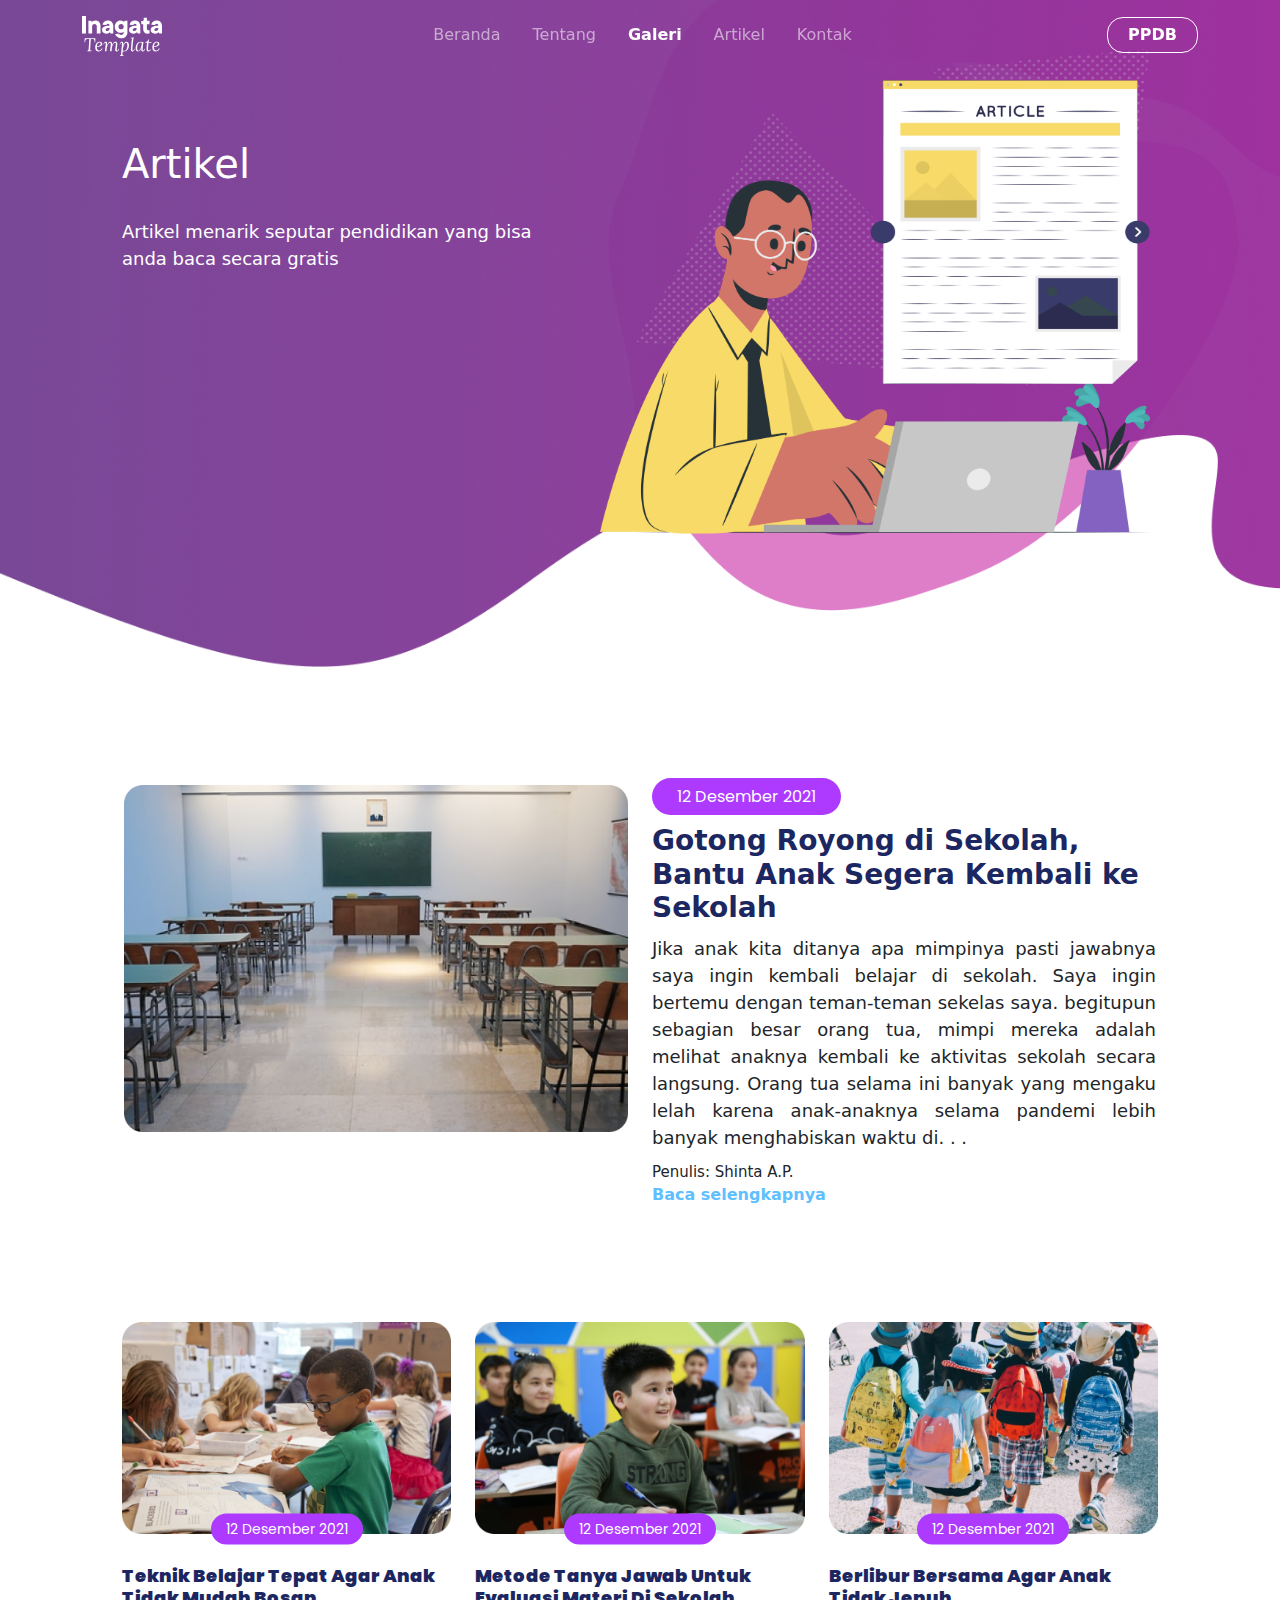
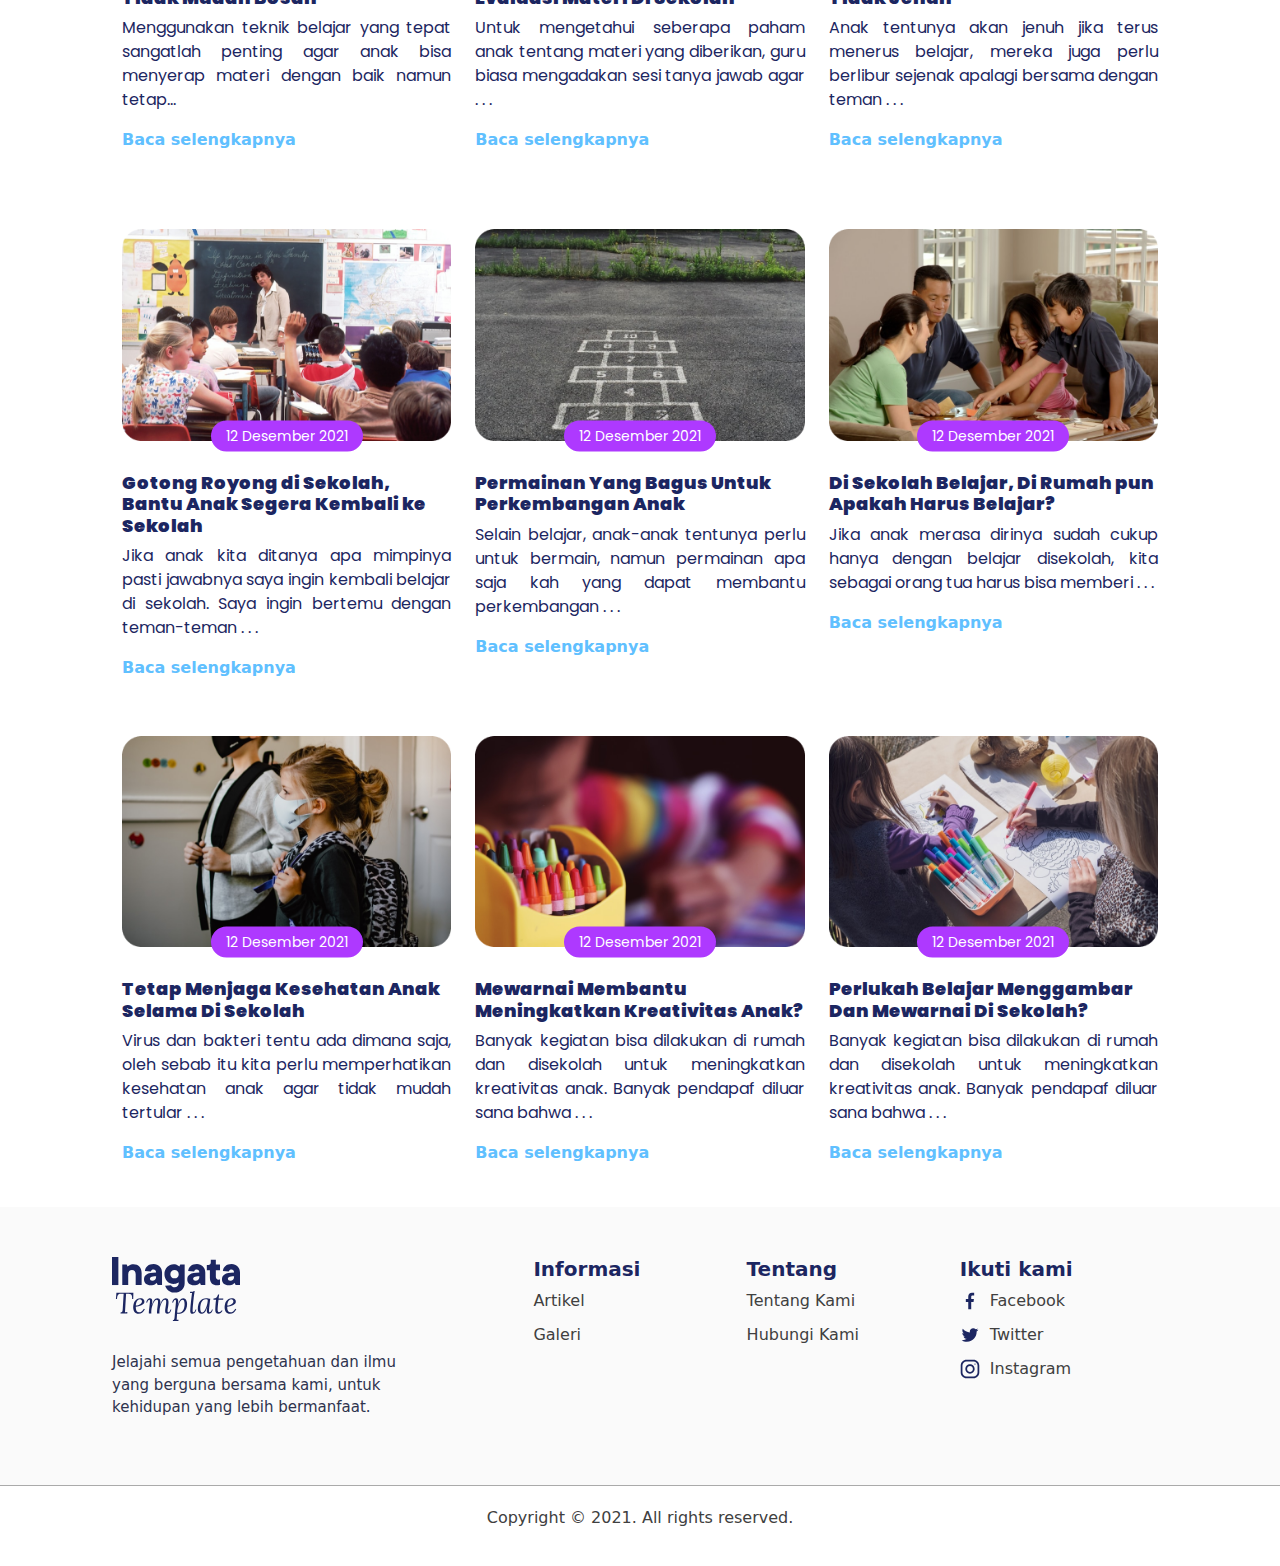
==== artikel.html @ 029bc3bb "rev navbar & hero artikel" ====
<!DOCTYPE html>
<html lang="en">
<head>
    <meta charset="UTF-8">
    <meta name="viewport" content="width=device-width, initial-scale=1.0">
    <title>Artikel</title>
    <link rel="stylesheet" href="assets/css/style.css">
    <link rel="icon" href="assets/img/logo.png" type="image/x-icon">
    <link href="https://fonts.googleapis.com/css?family=Poppins" rel='stylesheet'>
    <link href="https://cdn.jsdelivr.net/npm/bootstrap@5.3.3/dist/css/bootstrap.min.css" rel="stylesheet" integrity="sha384-QWTKZyjpPEjISv5WaRU9OFeRpok6YctnYmDr5pNlyT2bRjXh0JMhjY6hW+ALEwIH" crossorigin="anonymous">
    <link rel="shortcut icon" href="assets/img/logo.png" type="image/x-icon">
</head>
<body>
    <header>
        <!-- Navbar -->
        <nav class="navbar navbar-expand-lg navbar-dark bg-transparent position-fixed w-100">
        <div class="container">
            <a class="navbar-brand" href="index.html">
                <img src="assets/logo/inagata.svg" alt="Logo" width="80" height="40"
                    class="d-inline-block align-text-top">
            </a>
            <button class="navbar-toggler" type="button" data-bs-toggle="collapse" data-bs-target="#navbarNav"
                aria-controls="navbarNav" aria-expanded="false" aria-label="Toggle navigation">
                <span class="navbar-toggler-icon"></span>
            </button>
            <div class="collapse navbar-collapse" id="navbarNav">
                <ul class="navbar-nav mx-auto">
                    <li class="nav-item mx-2">
                        <a class="nav-link" href="index.html">Beranda</a>
                    </li>
                    <li class="nav-item mx-2">
                        <a class="nav-link" href="tentang.html">Tentang</a>
                    </li>
                    <li class="nav-item mx-2">
                        <a class="nav-link active" aria-current="page" href="galeri.html">Galeri</a>
                    </li>
                    <li class="nav-item mx-2">
                        <a class="nav-link" href="artikel.html">Artikel</a>
                    </li>
                    <li class="nav-item mx-2">
                        <a class="nav-link" href="kontak.html">Kontak</a>
                    </li>
                </ul>
                <div>
                    <button class="button-primary">PPDB</button>
                </div>
            </div>
        </div>
    </nav>
    <!-- Navbar End-->
    </header>

<main>
    <!-- Background Image -->
    <div class="background-image">
        <img src="assets/image/artikel/bgvector.png" class="bgimage" alt="Background Image">
        <img src="assets/image/artikel/vector1.png" class="vector1"
        style="
        position: absolute;
        top: 0px;
        right: 0;
        width: 60%;
        max-height: 80%;
        transform: none;
        opacity: 0.7;
        z-index: -2;">
    </div>

    <!--bagian pertama-->
    <div class="content1">
        <div class="container-fluid">
          <div class="row">
            <div class="col-5">
              <h2>Artikel</h2>
              <p>Artikel menarik seputar pendidikan yang bisa anda
                baca secara gratis
              </p>
            </div>
            <div class="col-7">
              <div class="image">
                <img src="assets/image/artikel/cuate.png" class="kartun1">
              </div>
            </div>
          </div>
      </div>
    </div>

    <!-- gotong royong di sekolah -->
     <div class="content2">
        <div class="container-fluid">
            <div class="row">
                <div class="col-6">
                    <div class="image">
                        <img src="assets/image/artikel/kelas.png" alt="Ruang Kelas">
                    </div>
                </div>
                <div class="col-6">
                    <a href="#" class="tanggal">12 Desember 2021</a>
                    <h3>Gotong Royong di Sekolah, Bantu Anak Segera Kembali ke Sekolah</h3>
                    <p>Jika anak kita ditanya apa mimpinya pasti jawabnya saya ingin kembali belajar di sekolah.
                        Saya ingin bertemu dengan teman-teman sekelas saya. begitupun sebagian besar orang tua,
                        mimpi mereka adalah melihat anaknya kembali ke aktivitas sekolah secara langsung.
                        Orang tua selama ini banyak yang mengaku lelah karena anak-anaknya selama pandemi lebih
                        banyak menghabiskan waktu di. . . </p>
                    <p class="penulis">Penulis: Shinta A.P.</p>
                    <a href="readmore.html" class="readmore">Baca selengkapnya</a>
                </div>
            </div>
        </div>
     </div>

     <!-- artikel2 -->
      <div class="content14">
        <div class="container-fluid">
            <div class="gambar3">
                <div class="row">
                    <div class="col-md-4">
                        <div class="card">
                            <img src="assets/image/artikel/teknik belajar.png" class="card-img-top" alt="belajar">
                            <div class="card-body">
                                <a href="#" class="tanggal-card">12 Desember 2021</a>
                                <h4>Teknik Belajar Tepat Agar Anak Tidak Mudah Bosan</h4>
                                <p>Menggunakan teknik belajar yang tepat sangatlah penting agar anak bisa menyerap
                                    materi dengan baik namun tetap...</p>
                                <a href="" class="readmore">Baca selengkapnya</a>
                            </div>
                        </div>
                    </div>
                    <div class="col-md-4">
                        <div class="card">
                            <img src="assets/image/artikel/tanya jawab.png" class="card-img-top" alt="belajar">
                            <div class="card-body">
                                <a href="#" class="tanggal-card">12 Desember 2021</a>
                                <h4>Metode Tanya Jawab Untuk Evaluasi Materi Di Sekolah</h4>
                                <p>Untuk mengetahui seberapa paham anak tentang materi yang diberikan,
                                    guru biasa mengadakan sesi tanya jawab agar . . .</p>
                                <a href="" class="readmore">Baca selengkapnya</a>
                            </div>
                        </div>
                    </div>
                    <div class="col-md-4">
                        <div class="card">
                            <img src="assets/image/artikel/berlibur.png" class="card-img-top" alt="belajar">
                            <div class="card-body">
                                <a href="#" class="tanggal-card">12 Desember 2021</a>
                                <h4>Berlibur Bersama Agar Anak Tidak Jenuh </h4>
                                <p>Anak tentunya akan jenuh jika terus menerus belajar, mereka juga perlu
                                    berlibur sejenak apalagi bersama dengan teman . . .</p>
                                <a href="" class="readmore">Baca selengkapnya</a>
                            </div>
                        </div>
                    </div>
                </div>
                <div class="row">
                    <div class="col-md-4">
                        <div class="card">
                            <img src="assets/image/artikel/gotong royong.png" class="card-img-top" alt="belajar">
                            <div class="card-body">
                                <a href="#" class="tanggal-card">12 Desember 2021</a>
                                <h4>Gotong Royong di Sekolah, Bantu Anak Segera Kembali ke Sekolah</h4>
                                <p>Jika anak kita ditanya apa mimpinya pasti jawabnya saya ingin kembali belajar
                                    di sekolah. Saya ingin bertemu dengan teman-teman . . .</p>
                                <a href="readmore.html" class="readmore">Baca selengkapnya</a>
                            </div>
                        </div>
                    </div>
                    <div class="col-md-4">
                        <div class="card">
                            <img src="assets/image/artikel/permainan.png" class="card-img-top" alt="belajar">
                            <div class="card-body">
                                <a href="#" class="tanggal-card">12 Desember 2021</a>
                                <h4>Permainan Yang Bagus Untuk Perkembangan Anak</h4>
                                <p>Selain belajar, anak-anak tentunya perlu untuk bermain, namun permainan apa saja
                                    kah yang dapat membantu perkembangan . . .</p>
                                <a href="" class="readmore">Baca selengkapnya</a>
                            </div>
                        </div>
                    </div>
                    <div class="col-md-4">
                        <div class="card">
                            <img src="assets/image/artikel/belajar di rumah.png" class="card-img-top" alt="belajar">
                            <div class="card-body">
                                <a href="#" class="tanggal-card">12 Desember 2021</a>
                                <h4>Di Sekolah Belajar, Di Rumah pun Apakah Harus Belajar?</h4>
                                <p>Jika anak merasa dirinya sudah cukup hanya dengan belajar disekolah, kita sebagai orang
                                    tua harus bisa memberi . . .</p>
                                <a href="" class="readmore">Baca selengkapnya</a>
                            </div>
                        </div>
                    </div>
                </div>
                <div class="row">
                    <div class="col-md-4">
                        <div class="card">
                            <img src="assets/image/artikel/jaga kesehatan.png" class="card-img-top" alt="belajar">
                            <div class="card-body">
                                <a href="#" class="tanggal-card">12 Desember 2021</a>
                                <h4>Tetap Menjaga Kesehatan Anak Selama Di Sekolah</h4>
                                <p>Virus dan bakteri tentu ada dimana saja, oleh sebab itu kita perlu memperhatikan 
                                    kesehatan anak agar tidak mudah tertular . . .</p>
                                <a href="" class="readmore">Baca selengkapnya</a>
                            </div>
                        </div>
                    </div>
                    <div class="col-md-4">
                        <div class="card">
                            <img src="assets/image/artikel/warna.png" class="card-img-top" alt="belajar">
                            <div class="card-body">
                                <a href="#" class="tanggal-card">12 Desember 2021</a>
                                <h4>Mewarnai Membantu Meningkatkan Kreativitas Anak?</h4>
                                <p>Banyak kegiatan bisa dilakukan di rumah dan disekolah untuk meningkatkan kreativitas
                                    anak. Banyak pendapaf diluar sana bahwa  . . .</p>
                                <a href="" class="readmore">Baca selengkapnya</a>
                            </div>
                        </div>
                    </div>
                    <div class="col-md-4">
                        <div class="card">
                            <img src="assets/image/artikel/menggambar.png" class="card-img-top" alt="belajar">
                            <div class="card-body">
                                <a href="#" class="tanggal-card">12 Desember 2021</a>
                                <h4>Perlukah Belajar Menggambar Dan Mewarnai Di Sekolah?</h4>
                                <p>Banyak kegiatan bisa dilakukan di rumah dan disekolah untuk meningkatkan kreativitas
                                    anak. Banyak pendapaf diluar sana bahwa . . .</p>
                                <a href="" class="readmore">Baca selengkapnya</a>
                            </div>
                        </div>
                    </div>
                </div>
            </div>
      </div>
</main>

<!-- Footer -->
<footer>
    <div class="container" data-aos="fade-up" data-aos-anchor-placement="top-bottom" data-aos-duration="1000">
        <div class="sec aboutus">
            <a href="index.html">
                <img src="assets/logo/inagata-2.svg" alt="logo inagata" />
            </a>
            <p>
                Jelajahi semua pengetahuan dan ilmu yang berguna bersama kami, untuk kehidupan yang lebih
                bermanfaat.
            </p>
        </div>
        <div class="sec info">
            <h5>Informasi</h5>
            <ul>
                <li><a href="artikel.html">Artikel</a></li>
                <li><a href="#">Galeri</a></li>
            </ul>
        </div>
        <div class="sec tentang">
            <h5>Tentang</h5>
            <ul>
                <li><a href="tentang.html">Tentang Kami</a></li>
                <li><a href="kontak.html">Hubungi Kami</a></li>
            </ul>
        </div>
        <div class="sec kantor">
            <h5>Ikuti kami</h5>
            <ul>
                <li><a href="#"><img src="assets/icon/facebook.svg" alt="Facebook"> Facebook</a></li>
                <li><a href="#"><img src="assets/icon/twitter.svg" alt="Twitter"> Twitter</a></li>
                <li><a href="#"><img src="assets/icon/instagram.svg" alt="Instagram"> Instagram</a></li>
            </ul>
        </div>
    </div>
</footer>
<div class="copyright">
    <p>Copyright © 2021. All rights reserved.</p>
</div>
</div>
<!-- Footer End -->

  <script src="js/scripts.js"></script>
</body>
</html>
---- assets/css/style.css ----
@import url("https://fonts.googleapis.com/css?family=Poppins");

* {
    margin: 0;
    padding: 0;
}

body {
    font-family: Poppins;
}

/* NAVBAR */
.navbar {
    z-index: 3;
  }
  
  .nav-link {
    font-size: 16px;
    font-weight: 300;
    color: #ffff;
    position: relative;
  }
  
  .nav-link.active {
    color: #ffff;
    font-weight: bold;
  }
  
  .nav-link:hover,
  .nav-link.active {
    color: #ffff;
    font-weight: bold;
  }
  
  .nav-link:hover::before,
  .nav-link.nav-link.active::before {
    width: 50%;
    visibility: visible;
  }
  
  .nav-color {
    transition: all ease-in-out 0.3s;
    background: linear-gradient(to right, #734192, #9b309d);
  }
  
  .bg-transparent {
    transition: all ease-in-out 0.3s;
  }
  
  .button-primary {
    padding: 5px 20px 5px 20px;
    font-size: 16;
    font-weight: 600;
    background-color: transparent;
    border: none;
    color: #ffff;
    cursor: pointer;
    border: 1px solid #ffff;
    border-radius: 16px;
    position: relative;
  }
  
  .button-primary::before {
    content: "";
    position: absolute;
    width: 100%;
    height: 100%;
    top: 0;
    left: 50%;
    transform: translateX(-50%);
    border-radius: 16px;
    filter: blur(1px);
  }
  
  .button-primary:hover::before {
    background-color: rgba(255, 255, 255, 0.2);
  }

/* footer */

footer {
  position: relative;
  width: 100%;
  height: auto;
  padding: 50px 100px;
  background-color: #fafafa;
  color: #2e334e;
}

footer .container {
  width: 100%;
  display: grid;
  grid-template-columns: 2fr 1fr 1fr 1fr;
  grid-gap: 5px;
}

footer .container .sec p {
  width: 70%;
  color: #2e334e;
  font-size: 20px;
  margin-top: 24px;
}

footer .container .sec h5 {
  position: relative;
  font-weight: 600;
  color: #1c2661;
}

.sec ul {
  list-style: none;
  padding: 0;
}

.sec ul li {
  margin-bottom: 10px;
}

.sec ul li a {
  text-decoration: none;
  color: #404040;
  display: flex;
  align-items: center;
}

ul li a img {
  margin-right: 10px;
  width: 20px;
  height: 20px;
}

footer .container .sec p {
  margin-top: 30px;
  font-size: 15px;
}

.copyright {
  width: 100%;
  padding: 20px 100px;
  text-align: center;
  color: #404040;
  border-top: 1px solid #aaaaaa;
}

/* Background gambar */
.background-image .bgimage {
    width: 100%;
    height: auto;
    overflow: hidden;
    position: absolute;
    top: -10%;
    left: 0%;
    z-index: -1;
}

.vector1 {
    position: absolute; /* Position absolute to place over the background */
    z-index: 2;
    top: 0px;
    right: 0px;
    width: 50%;
    transform: none;
}

/* (Artikel) content 1 */

.content1{
    position: relative;
    z-index: 2;
    padding: 0px 70px;
  }

.content1 .row{
    height: auto;
    padding-left: 40px;
    display: flex;
}

.content1 .col .kartun1{
    position: absolute;
    display: flex;
}

.content1 .col-5{
    margin-top: 100px;
}

img.kartun1{
    max-width: 550px;
    margin-left: 20px;
    transform: translateY(10%);
}

.content1 h2{
    margin-top: 40px;
    color: #ffffff;
    font-size: 40px;
    font-weight: 500;
}

.content1 p{
    font-size: 18px;
    color:#ffffff;
    margin-top:30px;
}

/* content2 */

.content2 .row{
    margin-top: 300px;
    margin-left: 100px;
    margin-right: 100px;
}

.content2 .image img{
    max-width: 100%;
    max-height: 100%;
}

.tanggal {
    background-color: #AE39FF;
    color: #ffffff;
    font-family: Poppins, sans-serif;
    font-size: 16px;
    padding: 7px 25px;
    border-radius: 50px;
    text-decoration: none;
}

.content2 h3{
    margin-top: 15px;
    color: #1C2661;
    font-weight: bold;
}

.content2 p{
    margin-top: 10px;
    margin-bottom: 0px;
    text-align: justify;
    font-size: 18px;
}

.content2 .penulis{
    font-size: 15px;
}

.content2 .readmore{
    margin-top: 0px;
    text-decoration: none;
    color: rgb(96, 192, 255);
    font-weight: bold;
}

.content2 .readmore:hover{
    color: rgb(88, 178, 238);
}

/* content3 */

.content14 .row{
    margin-top: 100px;
    padding-top: 15px;
    padding-right: 0px;
}

.content14 .col-md-4{
    margin-bottom: 15px;
}

.content14 .gambar3{
    padding-left: 110px;
    padding-right: 110px;
    padding-bottom: 80px;
}

.content14 .card{
    position: relative;
    padding-inline: 0px;
    border-radius: 7%;
    border: none;
    background: #ffffff;
    margin-bottom: 15px;
}

.content14 .card-body{
    padding-left: 0px;
    padding-right: 0;
    max-height: 150px;
}

.card-img-top{
    max-height: 406px;
    height: 100%;
    object-fit: cover;
    max-width: 100%;
}

.content14 .card a{
    text-decoration: none;
}

.content14 .card-body h4{
    margin-top: 15px;
    font-family: Poppins;
    font-size: 18px;
    color: #1C2661;
    font-weight: 950;
}

.content14 .card-body p{
    font-family: Poppins;
    margin-top: 5px;
    font-size: 16px;
    color: #1C2661;
    text-align: justify;
}

.content14 .readmore{
    margin-top: 0px;
    text-decoration: none;
    color: rgb(96, 192, 255);
    font-weight: bold;
}

.content14 .readmore:hover{
    color: rgb(88, 178, 238);
}

.tanggal-card {
    display: block;
    background-color: #AE39FF;
    color: #ffffff;
    font-family: Poppins, sans-serif;
    font-size: 14px;
    padding: 5px 15px;
    border-radius: 50px;
    text-decoration: none;
    text-align: center; /* Memusatkan teks tanggal */
    position: absolute;
    bottom: 0; /* Menempel pada bagian bawah card */
    left: 50%;
    transform: translateX(-50%) translateY(-450%);
    width: auto;
}

/* readmore */
/* CSS untuk mengatur ukuran gambar di content4 */
.content4 .row {
    display: grid;
    margin-top: 50px;
    place-items: center; /* Pusatkan gambar secara horizontal dan vertikal */ /* Pusatkan gambar di dalam container */
}

.content4 img {
    width: 85%; /* Lebar gambar 75% dari lebar container */
    height: auto; /* Menjaga rasio aspek gambar */
    max-width: 100%; /* Memastikan gambar tidak melebihi lebar container */
}

.content5 .row{
    padding-top: 30px;
    padding-inline: 100px;
}

.content5 .tanggal {
    position: relative;
    background-color: #AE39FF;
    color: #ffffff;
    font-family: Poppins, sans-serif;
    font-size: 16px;
    padding: 7px 25px;
    border-radius: 50px;
    text-decoration: none;
}

.content5 h2{
    margin-top: 15px;
    color: #1C2661;
    font-weight: bold;
}

.content5 .penulis{
    color: #3A3B41;
    font-size: 16px;
}

.content5 p{
    margin-top: 5px;
    color: #3A3B41;
    font-size: 20px;
    text-align: justify;
}
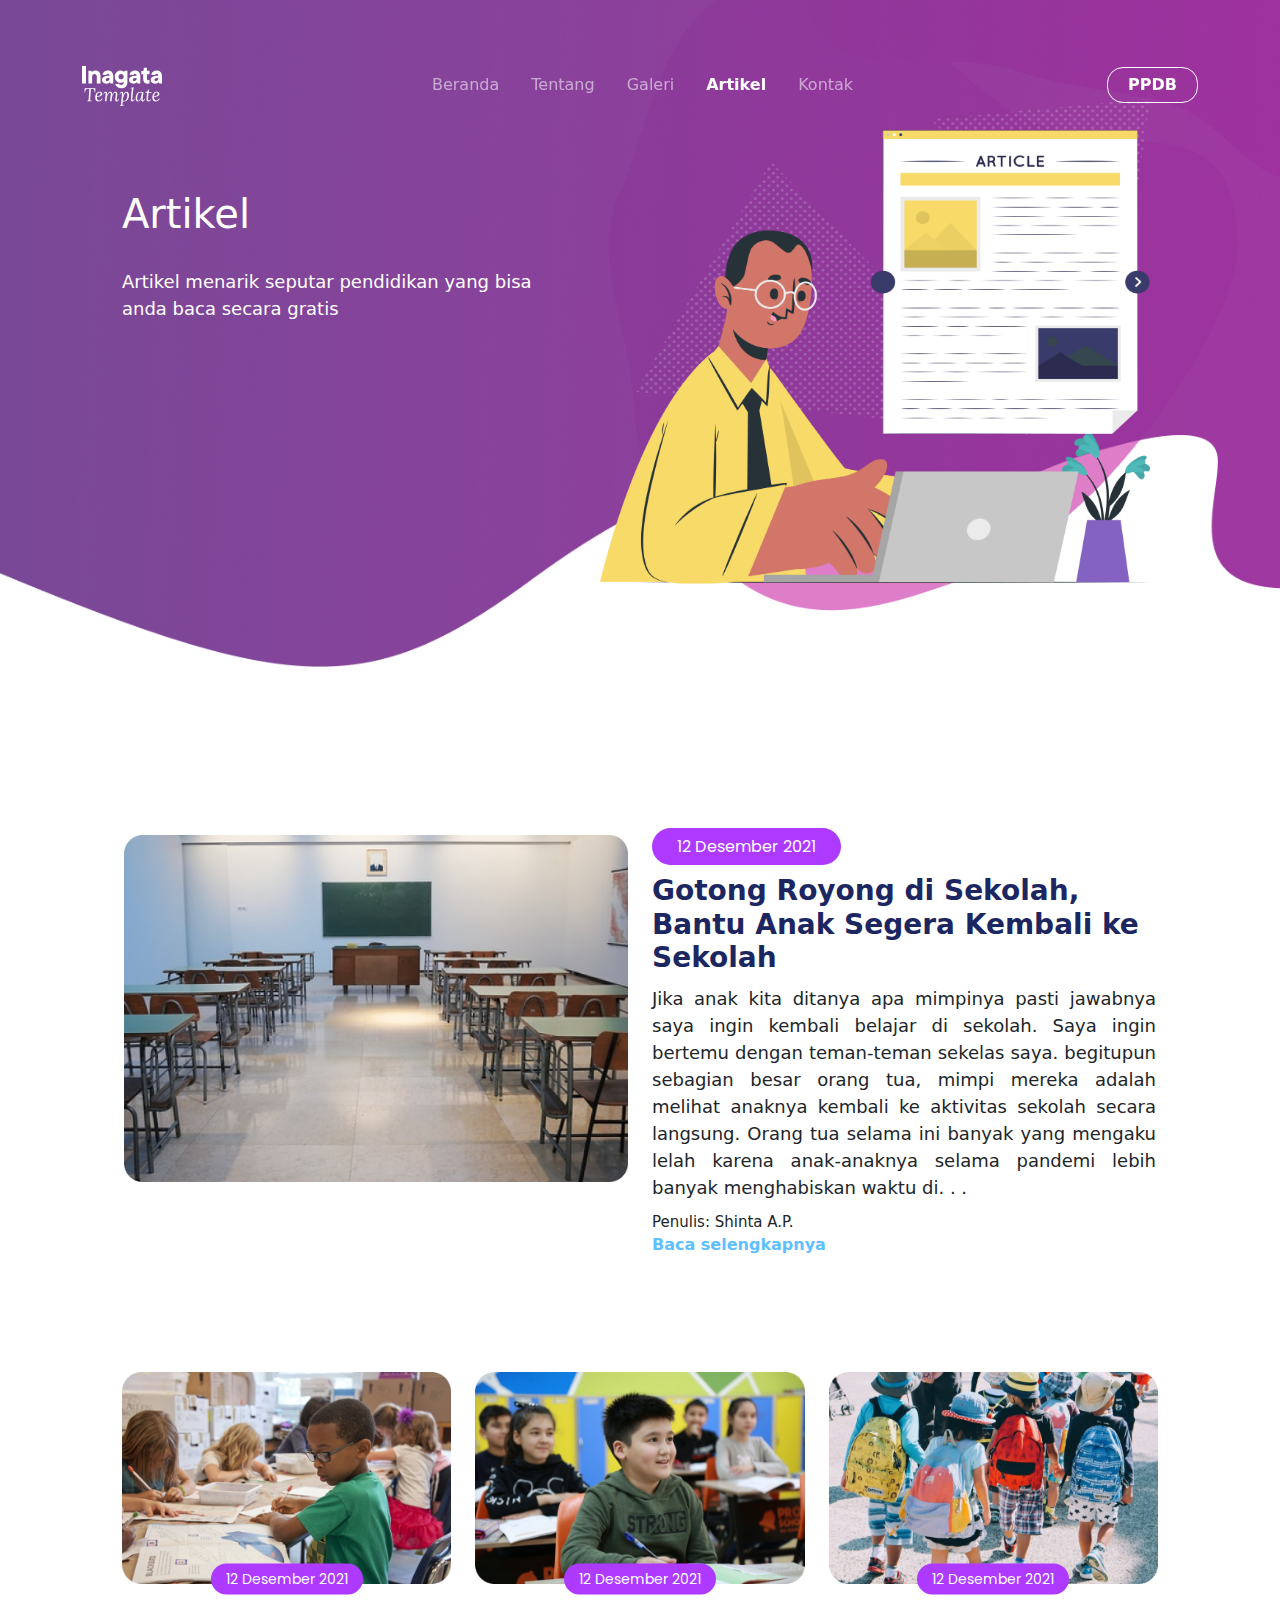
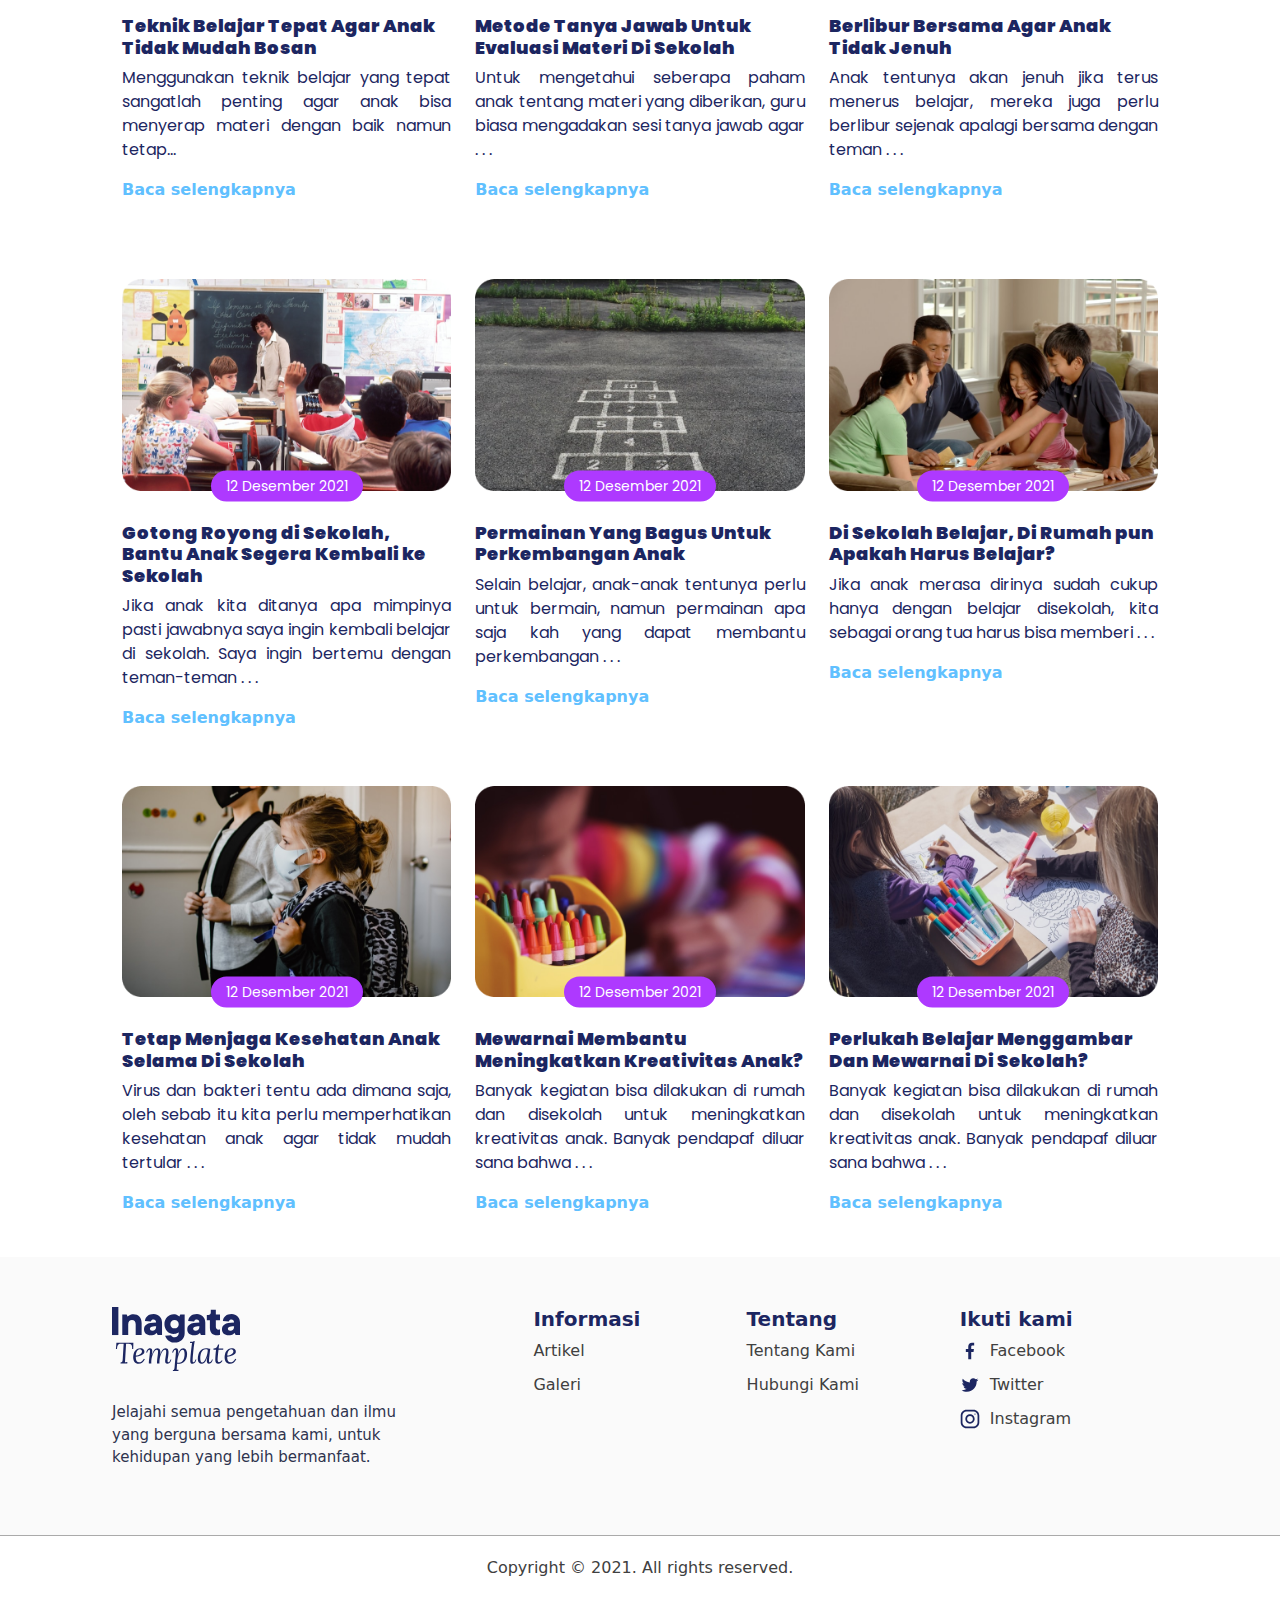
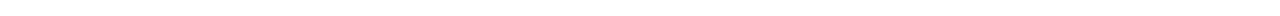
==== commit 8cc4a443: "rev navbar" ====
--- a/artikel.html
+++ b/artikel.html
@@ -32,10 +32,10 @@
                         <a class="nav-link" href="tentang.html">Tentang</a>
                     </li>
                     <li class="nav-item mx-2">
-                        <a class="nav-link active" aria-current="page" href="galeri.html">Galeri</a>
-                    </li>
-                    <li class="nav-item mx-2">
-                        <a class="nav-link" href="artikel.html">Artikel</a>
+                        <a class="nav-link" href="galeri.html">Galeri</a>
+                    </li>
+                    <li class="nav-item mx-2">
+                        <a class="nav-link active" aria-current="page" href="artikel.html">Artikel</a>
                     </li>
                     <li class="nav-item mx-2">
                         <a class="nav-link" href="kontak.html">Kontak</a>
--- a/assets/css/style.css
+++ b/assets/css/style.css
@@ -172,6 +172,7 @@
 
 .content1 .row{
     height: auto;
+    margin-top: 50px;
     padding-left: 40px;
     display: flex;
 }
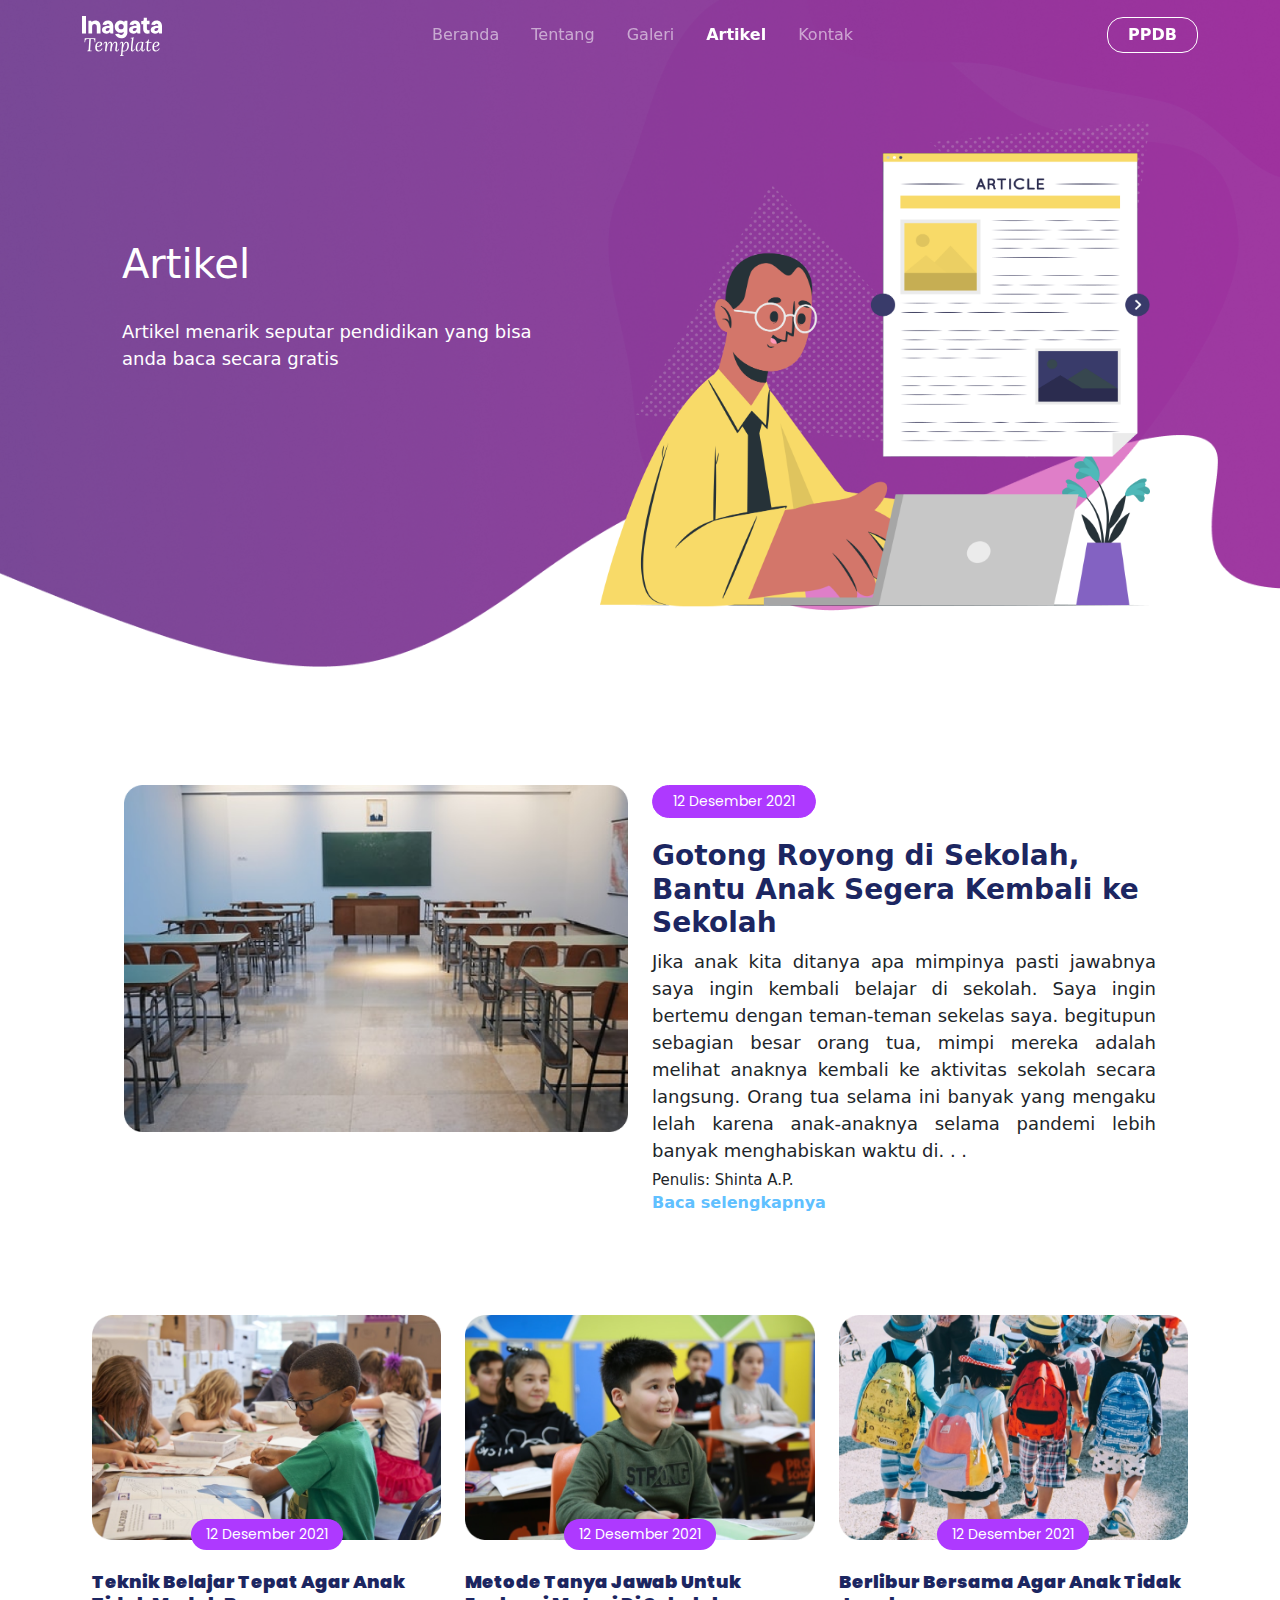
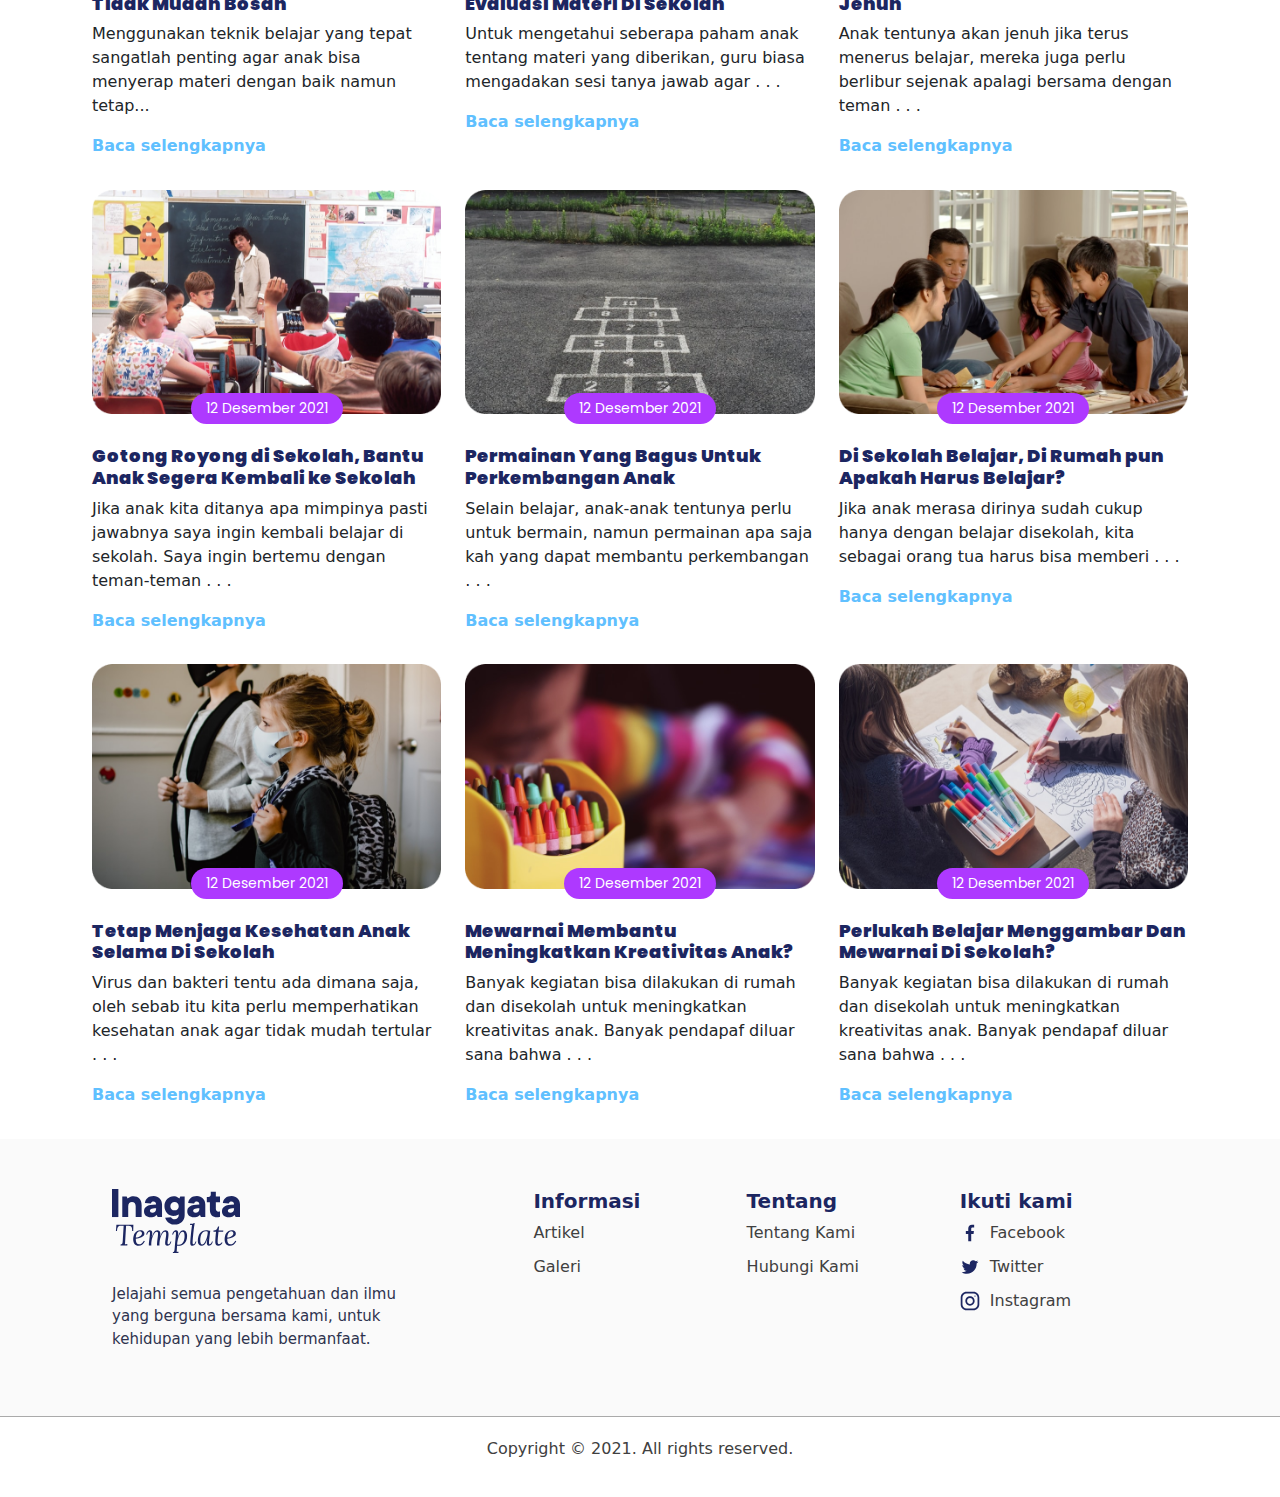
==== commit 6c44de3e: "rev artikel & readmore" ====
--- a/artikel.html
+++ b/artikel.html
@@ -5,9 +5,16 @@
     <meta name="viewport" content="width=device-width, initial-scale=1.0">
     <title>Artikel</title>
     <link rel="stylesheet" href="assets/css/style.css">
+    <link rel="stylesheet" href="assets/css/responsivebell.css">
     <link rel="icon" href="assets/img/logo.png" type="image/x-icon">
-    <link href="https://fonts.googleapis.com/css?family=Poppins" rel='stylesheet'>
-    <link href="https://cdn.jsdelivr.net/npm/bootstrap@5.3.3/dist/css/bootstrap.min.css" rel="stylesheet" integrity="sha384-QWTKZyjpPEjISv5WaRU9OFeRpok6YctnYmDr5pNlyT2bRjXh0JMhjY6hW+ALEwIH" crossorigin="anonymous">
+    <!-- Google Fonts -->
+    <link rel="preconnect" href="https://fonts.googleapis.com">
+    <link rel="preconnect" href="https://fonts.gstatic.com" crossorigin>
+    <link
+        href="https://fonts.googleapis.com/css2?family=M+PLUS+Rounded+1c&family=Poppins:ital,wght@0,100;0,200;0,300;0,400;0,500;0,600;0,700;0,800;0,900;1,100;1,200;1,300;1,400;1,500;1,600;1,700;1,800;1,900&display=swap"
+        rel="stylesheet">
+        <link href="https://cdn.jsdelivr.net/npm/bootstrap@5.3.3/dist/css/bootstrap.min.css" rel="stylesheet"
+        integrity="sha384-QWTKZyjpPEjISv5WaRU9OFeRpok6YctnYmDr5pNlyT2bRjXh0JMhjY6hW+ALEwIH" crossorigin="anonymous">
     <link rel="shortcut icon" href="assets/img/logo.png" type="image/x-icon">
 </head>
 <body>
@@ -95,9 +102,9 @@
                     </div>
                 </div>
                 <div class="col-6">
-                    <a href="#" class="tanggal">12 Desember 2021</a>
+                    <p class="tanggal">12 Desember 2021</p>
                     <h3>Gotong Royong di Sekolah, Bantu Anak Segera Kembali ke Sekolah</h3>
-                    <p>Jika anak kita ditanya apa mimpinya pasti jawabnya saya ingin kembali belajar di sekolah.
+                    <p class="text">Jika anak kita ditanya apa mimpinya pasti jawabnya saya ingin kembali belajar di sekolah.
                         Saya ingin bertemu dengan teman-teman sekelas saya. begitupun sebagian besar orang tua,
                         mimpi mereka adalah melihat anaknya kembali ke aktivitas sekolah secara langsung.
                         Orang tua selama ini banyak yang mengaku lelah karena anak-anaknya selama pandemi lebih
@@ -118,9 +125,9 @@
                         <div class="card">
                             <img src="assets/image/artikel/teknik belajar.png" class="card-img-top" alt="belajar">
                             <div class="card-body">
-                                <a href="#" class="tanggal-card">12 Desember 2021</a>
+                                <p class="tanggal-card">12 Desember 2021</p>
                                 <h4>Teknik Belajar Tepat Agar Anak Tidak Mudah Bosan</h4>
-                                <p>Menggunakan teknik belajar yang tepat sangatlah penting agar anak bisa menyerap
+                                <p class="text">Menggunakan teknik belajar yang tepat sangatlah penting agar anak bisa menyerap
                                     materi dengan baik namun tetap...</p>
                                 <a href="" class="readmore">Baca selengkapnya</a>
                             </div>
@@ -130,9 +137,9 @@
                         <div class="card">
                             <img src="assets/image/artikel/tanya jawab.png" class="card-img-top" alt="belajar">
                             <div class="card-body">
-                                <a href="#" class="tanggal-card">12 Desember 2021</a>
+                                <p class="tanggal-card">12 Desember 2021</p>
                                 <h4>Metode Tanya Jawab Untuk Evaluasi Materi Di Sekolah</h4>
-                                <p>Untuk mengetahui seberapa paham anak tentang materi yang diberikan,
+                                <p class="text">Untuk mengetahui seberapa paham anak tentang materi yang diberikan,
                                     guru biasa mengadakan sesi tanya jawab agar . . .</p>
                                 <a href="" class="readmore">Baca selengkapnya</a>
                             </div>
@@ -142,9 +149,9 @@
                         <div class="card">
                             <img src="assets/image/artikel/berlibur.png" class="card-img-top" alt="belajar">
                             <div class="card-body">
-                                <a href="#" class="tanggal-card">12 Desember 2021</a>
+                                <p class="tanggal-card">12 Desember 2021</p>
                                 <h4>Berlibur Bersama Agar Anak Tidak Jenuh </h4>
-                                <p>Anak tentunya akan jenuh jika terus menerus belajar, mereka juga perlu
+                                <p class="text">Anak tentunya akan jenuh jika terus menerus belajar, mereka juga perlu
                                     berlibur sejenak apalagi bersama dengan teman . . .</p>
                                 <a href="" class="readmore">Baca selengkapnya</a>
                             </div>
@@ -156,9 +163,9 @@
                         <div class="card">
                             <img src="assets/image/artikel/gotong royong.png" class="card-img-top" alt="belajar">
                             <div class="card-body">
-                                <a href="#" class="tanggal-card">12 Desember 2021</a>
+                                <p class="tanggal-card">12 Desember 2021</p>
                                 <h4>Gotong Royong di Sekolah, Bantu Anak Segera Kembali ke Sekolah</h4>
-                                <p>Jika anak kita ditanya apa mimpinya pasti jawabnya saya ingin kembali belajar
+                                <p class="text">Jika anak kita ditanya apa mimpinya pasti jawabnya saya ingin kembali belajar
                                     di sekolah. Saya ingin bertemu dengan teman-teman . . .</p>
                                 <a href="readmore.html" class="readmore">Baca selengkapnya</a>
                             </div>
@@ -168,9 +175,9 @@
                         <div class="card">
                             <img src="assets/image/artikel/permainan.png" class="card-img-top" alt="belajar">
                             <div class="card-body">
-                                <a href="#" class="tanggal-card">12 Desember 2021</a>
+                                <p class="tanggal-card">12 Desember 2021</p>
                                 <h4>Permainan Yang Bagus Untuk Perkembangan Anak</h4>
-                                <p>Selain belajar, anak-anak tentunya perlu untuk bermain, namun permainan apa saja
+                                <p class="text">Selain belajar, anak-anak tentunya perlu untuk bermain, namun permainan apa saja
                                     kah yang dapat membantu perkembangan . . .</p>
                                 <a href="" class="readmore">Baca selengkapnya</a>
                             </div>
@@ -180,9 +187,9 @@
                         <div class="card">
                             <img src="assets/image/artikel/belajar di rumah.png" class="card-img-top" alt="belajar">
                             <div class="card-body">
-                                <a href="#" class="tanggal-card">12 Desember 2021</a>
+                                <p class="tanggal-card">12 Desember 2021</p>
                                 <h4>Di Sekolah Belajar, Di Rumah pun Apakah Harus Belajar?</h4>
-                                <p>Jika anak merasa dirinya sudah cukup hanya dengan belajar disekolah, kita sebagai orang
+                                <p class="text">Jika anak merasa dirinya sudah cukup hanya dengan belajar disekolah, kita sebagai orang
                                     tua harus bisa memberi . . .</p>
                                 <a href="" class="readmore">Baca selengkapnya</a>
                             </div>
@@ -194,9 +201,9 @@
                         <div class="card">
                             <img src="assets/image/artikel/jaga kesehatan.png" class="card-img-top" alt="belajar">
                             <div class="card-body">
-                                <a href="#" class="tanggal-card">12 Desember 2021</a>
+                                <p class="tanggal-card">12 Desember 2021</p>
                                 <h4>Tetap Menjaga Kesehatan Anak Selama Di Sekolah</h4>
-                                <p>Virus dan bakteri tentu ada dimana saja, oleh sebab itu kita perlu memperhatikan 
+                                <p class="text">Virus dan bakteri tentu ada dimana saja, oleh sebab itu kita perlu memperhatikan 
                                     kesehatan anak agar tidak mudah tertular . . .</p>
                                 <a href="" class="readmore">Baca selengkapnya</a>
                             </div>
@@ -206,9 +213,9 @@
                         <div class="card">
                             <img src="assets/image/artikel/warna.png" class="card-img-top" alt="belajar">
                             <div class="card-body">
-                                <a href="#" class="tanggal-card">12 Desember 2021</a>
+                                <p class="tanggal-card">12 Desember 2021</p>
                                 <h4>Mewarnai Membantu Meningkatkan Kreativitas Anak?</h4>
-                                <p>Banyak kegiatan bisa dilakukan di rumah dan disekolah untuk meningkatkan kreativitas
+                                <p class="text">Banyak kegiatan bisa dilakukan di rumah dan disekolah untuk meningkatkan kreativitas
                                     anak. Banyak pendapaf diluar sana bahwa  . . .</p>
                                 <a href="" class="readmore">Baca selengkapnya</a>
                             </div>
@@ -218,9 +225,9 @@
                         <div class="card">
                             <img src="assets/image/artikel/menggambar.png" class="card-img-top" alt="belajar">
                             <div class="card-body">
-                                <a href="#" class="tanggal-card">12 Desember 2021</a>
+                                <p class="tanggal-card">12 Desember 2021</p>
                                 <h4>Perlukah Belajar Menggambar Dan Mewarnai Di Sekolah?</h4>
-                                <p>Banyak kegiatan bisa dilakukan di rumah dan disekolah untuk meningkatkan kreativitas
+                                <p class="text">Banyak kegiatan bisa dilakukan di rumah dan disekolah untuk meningkatkan kreativitas
                                     anak. Banyak pendapaf diluar sana bahwa . . .</p>
                                 <a href="" class="readmore">Baca selengkapnya</a>
                             </div>
@@ -273,6 +280,7 @@
 </div>
 <!-- Footer End -->
 
-  <script src="js/scripts.js"></script>
+<script src="https://stackpath.bootstrapcdn.com/bootstrap/5.3.0/js/bootstrap.bundle.min.js"></script>  
+<script src="assets/js/scripts.js"></script>
 </body>
 </html>
--- a/assets/css/style.css
+++ b/assets/css/style.css
@@ -1,13 +1,4 @@
 @import url("https://fonts.googleapis.com/css?family=Poppins");
-
-* {
-    margin: 0;
-    padding: 0;
-}
-
-body {
-    font-family: Poppins;
-}
 
 /* NAVBAR */
 .navbar {
@@ -80,6 +71,7 @@
 
 footer {
   position: relative;
+  margin-top: 100px;
   width: 100%;
   height: auto;
   padding: 50px 100px;
@@ -172,7 +164,6 @@
 
 .content1 .row{
     height: auto;
-    margin-top: 50px;
     padding-left: 40px;
     display: flex;
 }
@@ -183,13 +174,13 @@
 }
 
 .content1 .col-5{
-    margin-top: 100px;
+    margin-top: 200px;
 }
 
 img.kartun1{
     max-width: 550px;
     margin-left: 20px;
-    transform: translateY(10%);
+    transform: translateY(25%);
 }
 
 .content1 h2{
@@ -219,30 +210,33 @@
 }
 
 .tanggal {
-    background-color: #AE39FF;
-    color: #ffffff;
-    font-family: Poppins, sans-serif;
-    font-size: 16px;
-    padding: 7px 25px;
-    border-radius: 50px;
-    text-decoration: none;
+  background-color: #AE39FF; /* Warna latar belakang */
+  color: #ffffff; /* Warna teks */
+  font-family: Poppins, sans-serif; /* Font */
+  font-size: 14px; /* Ukuran font */
+  padding: 5px 20px; /* Spasi di dalam elemen */
+  border-radius: 50px; /* Sudut melengkung */
+  text-decoration: none; /* Hapus garis bawah */
+  display: inline-block; /* Agar padding dan border radius bekerja dengan baik */
+  border: 1px solid #AE39FF; /* Border yang sama dengan warna latar belakang */
 }
 
 .content2 h3{
-    margin-top: 15px;
+    margin-top: 5px;
     color: #1C2661;
     font-weight: bold;
 }
 
-.content2 p{
-    margin-top: 10px;
-    margin-bottom: 0px;
+.content2 .text{
+    margin-top: 0px;
+    margin-bottom: 5px;
     text-align: justify;
     font-size: 18px;
 }
 
 .content2 .penulis{
     font-size: 15px;
+    margin-bottom: 0px;
 }
 
 .content2 .readmore{
@@ -260,18 +254,21 @@
 
 .content14 .row{
     margin-top: 100px;
-    padding-top: 15px;
+    padding-top: 0px;
     padding-right: 0px;
-}
-
-.content14 .col-md-4{
+    display: flex;
+    flex-wrap: wrap;
+    line-gap-override: 10px;
+}
+
+/* .content14 .col-md-4{
     margin-bottom: 15px;
-}
+} */
 
 .content14 .gambar3{
-    padding-left: 110px;
-    padding-right: 110px;
-    padding-bottom: 80px;
+    padding-left: 80px;
+    padding-right: 80px;
+    
 }
 
 .content14 .card{
@@ -280,7 +277,6 @@
     border-radius: 7%;
     border: none;
     background: #ffffff;
-    margin-bottom: 15px;
 }
 
 .content14 .card-body{
@@ -308,7 +304,7 @@
     font-weight: 950;
 }
 
-.content14 .card-body p{
+.content14 .card-body p .text{
     font-family: Poppins;
     margin-top: 5px;
     font-size: 16px;
@@ -335,12 +331,11 @@
     font-size: 14px;
     padding: 5px 15px;
     border-radius: 50px;
-    text-decoration: none;
     text-align: center; /* Memusatkan teks tanggal */
     position: absolute;
     bottom: 0; /* Menempel pada bagian bawah card */
     left: 50%;
-    transform: translateX(-50%) translateY(-450%);
+    transform: translateX(-50%) translateY(-400%);
     width: auto;
 }
 
@@ -348,11 +343,12 @@
 /* CSS untuk mengatur ukuran gambar di content4 */
 .content4 .row {
     display: grid;
-    margin-top: 50px;
+    margin-top: 0px;
     place-items: center; /* Pusatkan gambar secara horizontal dan vertikal */ /* Pusatkan gambar di dalam container */
 }
 
 .content4 img {
+    margin-top: 150px;
     width: 85%; /* Lebar gambar 75% dari lebar container */
     height: auto; /* Menjaga rasio aspek gambar */
     max-width: 100%; /* Memastikan gambar tidak melebihi lebar container */
@@ -390,6 +386,4 @@
     color: #3A3B41;
     font-size: 20px;
     text-align: justify;
-}
-
-
+}--- a/assets/css/responsivebell.css
+++ b/assets/css/responsivebell.css
@@ -0,0 +1,191 @@
+/* Responsive Footer */
+@media screen and (max-width: 992px) {
+/* Responsive footer */
+footer {
+    padding: 20px 20px;
+  }
+
+  footer .container {
+    grid-template-columns: 1fr;
+    grid-gap: 20px;
+  }
+
+  footer .container .sec p {
+    width: 100%;
+    font-size: 14px;
+  }
+
+  footer .container .sec h5 {
+    font-size: 16px;
+  }
+
+  .copyright {
+    padding: 10px 20px;
+  }
+}
+
+/* Responsive Content 1 */
+@media (max-width: 1200px) {
+    .vector1 {
+        width: 80%;
+    }
+
+    .content1 {
+        padding: 0px 50px;
+    }
+
+    .content1 .row {
+        padding-left: 20px;
+    }
+
+    img.kartun1 {
+        max-width: 450px;
+        margin-left: 10px;
+    }
+
+    .content1 h2 {
+        font-size: 35px;
+    }
+
+    .content1 p {
+        font-size: 16px;
+    }
+}
+
+@media (max-width: 992px) {
+    .vector1 {
+        width: 80%;
+    }
+
+    .content1 {
+        padding: 0px 30px;
+    }
+
+    .content1 .row {
+        padding-left: 10px;
+    }
+
+    img.kartun1 {
+        max-width: 400px;
+        margin-left: 5px;
+    }
+
+    .content1 h2 {
+        font-size: 40px;
+        margin-top: 0px;
+    }
+
+    .content1 p {
+        font-size: 16px;
+    }
+}
+
+@media (max-width: 768px) {
+    .vector1 {
+        width: 100%;
+    }
+
+    .content1 {
+        padding: 40px 100px;
+    }
+
+    .content1 .row {
+        flex-direction: column;
+        padding-left: 0;
+    }
+
+    .content1 .col-5 {
+        margin-top: 50px;
+    }
+
+    img.kartun1 {
+        max-width: 500px;
+        margin-left: 0;
+        transform: translateY(0);
+    }
+
+    .content1 h2 {
+        font-size: 40px;
+    }
+
+    .content1 p {
+        font-size: 18px;
+    }
+}
+
+@media (max-width: 576px) {
+    .vector1 {
+        width: 80%;
+    }
+
+    .content1 {
+        padding: 10px 10px;
+    }
+
+    .content1 .row {
+        flex-direction: column;
+        padding-left: 0;
+    }
+
+    .content1 .col-5 {
+        margin-top: 30px;
+    }
+
+    img.kartun1 {
+        max-width: 250px;
+    }
+
+    .content1 h2 {
+        font-size: 20px;
+    }
+
+    .content1 p {
+        font-size: 10px;
+    }
+}
+
+/* content2 */
+@media (max-width: 768px) {
+    .content2 .row {
+        margin-left: 15px;
+        margin-right: 15px;
+        margin-top: 100px; /* Sesuaikan jarak atas untuk perangkat kecil */
+    }
+
+    .content2 .col-6 {
+        width: 100%;
+        margin-bottom: 20px; /* Jarak bawah antara gambar dan teks */
+    }
+
+    .content2 h3 {
+        font-size: 20px; /* Ukuran font yang lebih kecil untuk judul */
+    }
+
+    .content2 .text {
+        font-size: 16px; /* Ukuran font yang lebih kecil untuk teks */
+    }
+}
+
+/* Mobile phones */
+@media (max-width: 576px) {
+    .content2 .row {
+        margin-top: 50px; /* Sesuaikan jarak atas untuk perangkat ponsel */
+    }
+
+    .content2 .col-6 {
+        width: 100%;
+        margin-bottom: 20px; /* Jarak bawah antara gambar dan teks */
+    }
+
+    .content2 .text {
+        font-size: 14px; /* Ukuran font yang lebih kecil untuk teks */
+    }
+
+    .content2 .penulis {
+        font-size: 13px; /* Ukuran font yang lebih kecil untuk penulis */
+    }
+
+    .content2 h3 {
+        font-size: 18px; /* Ukuran font yang lebih kecil untuk judul */
+    }
+}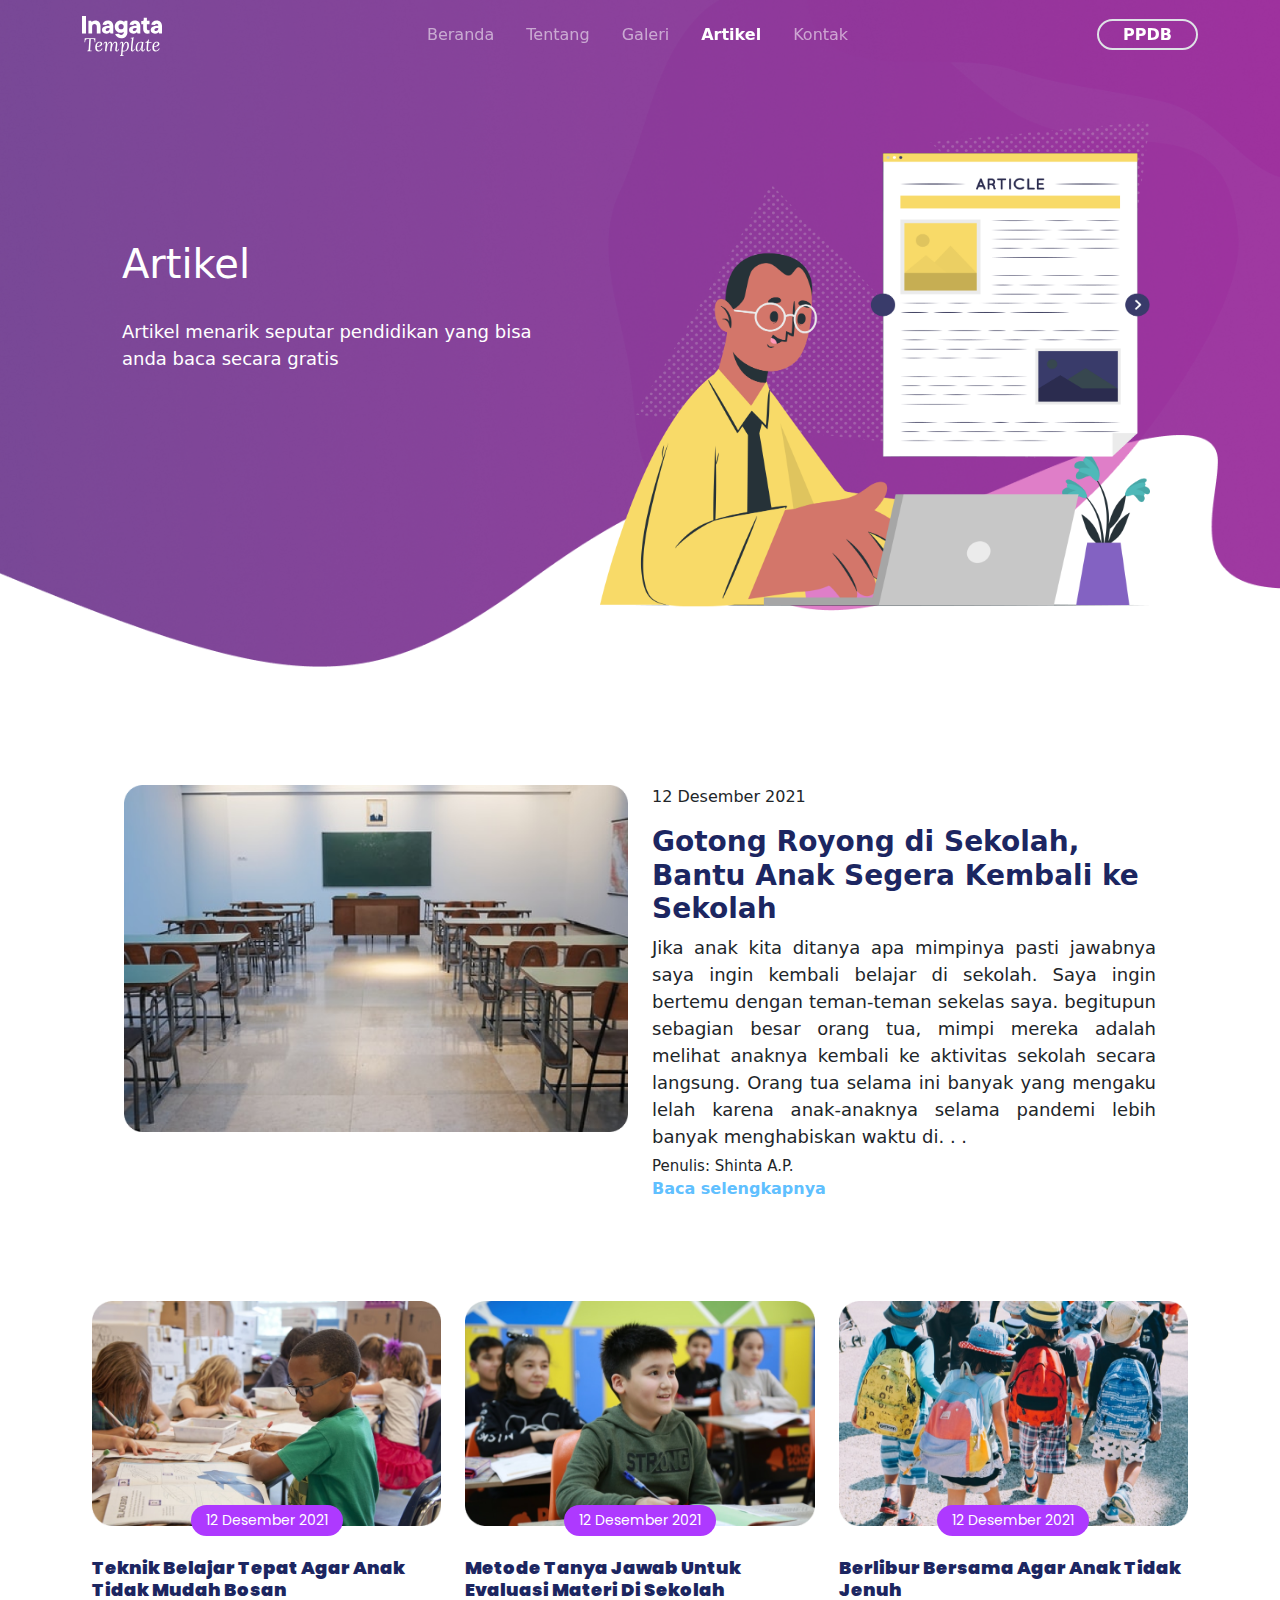
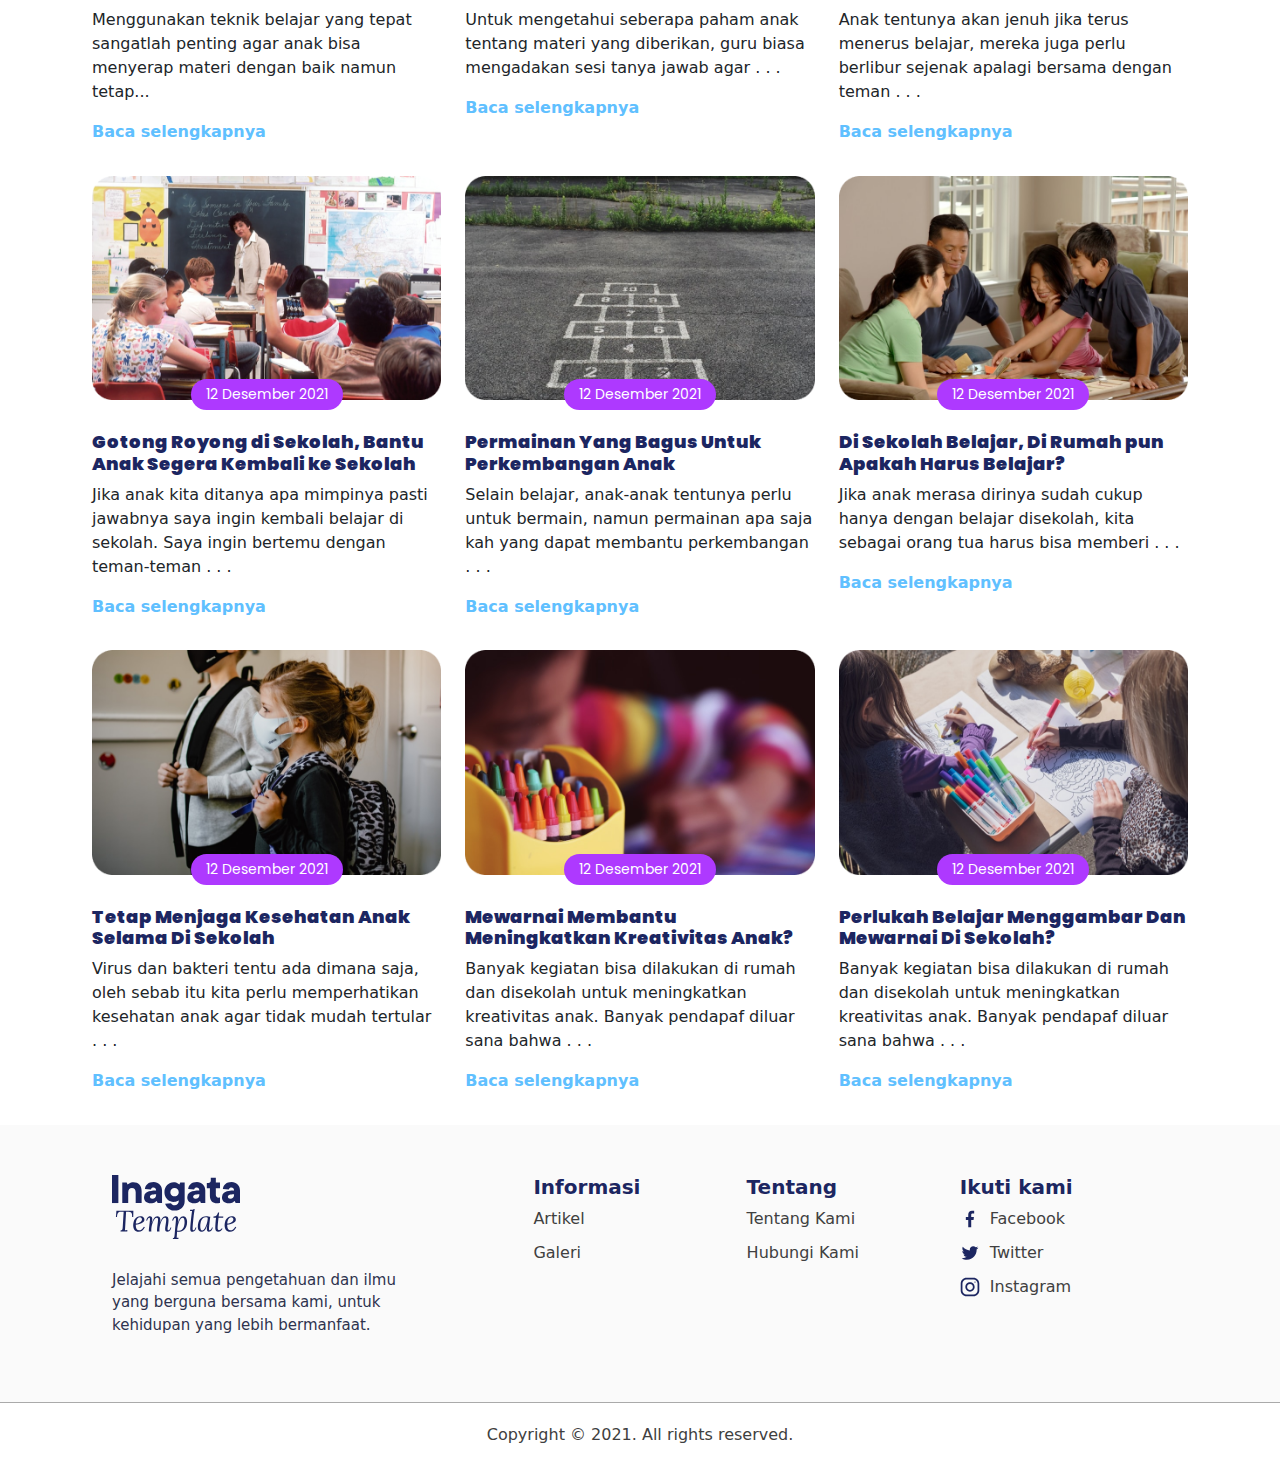
==== commit 49a9055a: "rev navvbar" ====
--- a/artikel.html
+++ b/artikel.html
@@ -21,39 +21,38 @@
     <header>
         <!-- Navbar -->
         <nav class="navbar navbar-expand-lg navbar-dark bg-transparent position-fixed w-100">
-        <div class="container">
+            <div class="container">
             <a class="navbar-brand" href="index.html">
-                <img src="assets/logo/inagata.svg" alt="Logo" width="80" height="40"
-                    class="d-inline-block align-text-top">
+                <img src="assets/logo/inagata.svg" alt="Logo" width="80" height="40" class="d-inline-block align-text-top">
             </a>
-            <button class="navbar-toggler" type="button" data-bs-toggle="collapse" data-bs-target="#navbarNav"
-                aria-controls="navbarNav" aria-expanded="false" aria-label="Toggle navigation">
+            <button class="navbar-toggler shadow-none border-0" type="button" data-bs-toggle="collapse"
+                data-bs-target="#navbarNav" aria-controls="navbarNav" aria-expanded="false" aria-label="Toggle navigation">
                 <span class="navbar-toggler-icon"></span>
             </button>
-            <div class="collapse navbar-collapse" id="navbarNav">
+            <div class="sidebar collapse navbar-collapse" id="navbarNav">
                 <ul class="navbar-nav mx-auto">
-                    <li class="nav-item mx-2">
-                        <a class="nav-link" href="index.html">Beranda</a>
-                    </li>
-                    <li class="nav-item mx-2">
-                        <a class="nav-link" href="tentang.html">Tentang</a>
-                    </li>
-                    <li class="nav-item mx-2">
-                        <a class="nav-link" href="galeri.html">Galeri</a>
-                    </li>
-                    <li class="nav-item mx-2">
-                        <a class="nav-link active" aria-current="page" href="artikel.html">Artikel</a>
-                    </li>
-                    <li class="nav-item mx-2">
-                        <a class="nav-link" href="kontak.html">Kontak</a>
-                    </li>
+                <li class="nav-item mx-2">
+                    <a class="nav-link" href="index.html">Beranda</a>
+                </li>
+                <li class="nav-item mx-2">
+                    <a class="nav-link" href="tentang.html">Tentang</a>
+                </li>
+                <li class="nav-item mx-2">
+                    <a class="nav-link" href="galeri.html">Galeri</a>
+                </li>
+                <li class="nav-item mx-2">
+                    <a class="nav-link active" aria-current="page" href="artikel.html">Artikel</a>
+                </li>
+                <li class="nav-item mx-2">
+                    <a class="nav-link" href="kontak.html">Kontak</a>
+                </li>
                 </ul>
-                <div>
-                    <button class="button-primary">PPDB</button>
-                </div>
-            </div>
-        </div>
-    </nav>
+                <div class="button py-2 ps-0">
+                <a href="#" class="text-white text-decoration-none px-4 py-1 rounded-5 border border-2 fw-bold">PPDB</a>
+                </div>
+            </div>
+            </div>
+        </nav>
     <!-- Navbar End-->
     </header>
 
--- a/assets/css/style.css
+++ b/assets/css/style.css
@@ -6,7 +6,7 @@
   }
   
   .nav-link {
-    font-size: 16px;
+    font-size: 18px;
     font-weight: 300;
     color: #ffff;
     position: relative;
@@ -209,7 +209,7 @@
     max-height: 100%;
 }
 
-.tanggal {
+p .tanggal {
   background-color: #AE39FF; /* Warna latar belakang */
   color: #ffffff; /* Warna teks */
   font-family: Poppins, sans-serif; /* Font */
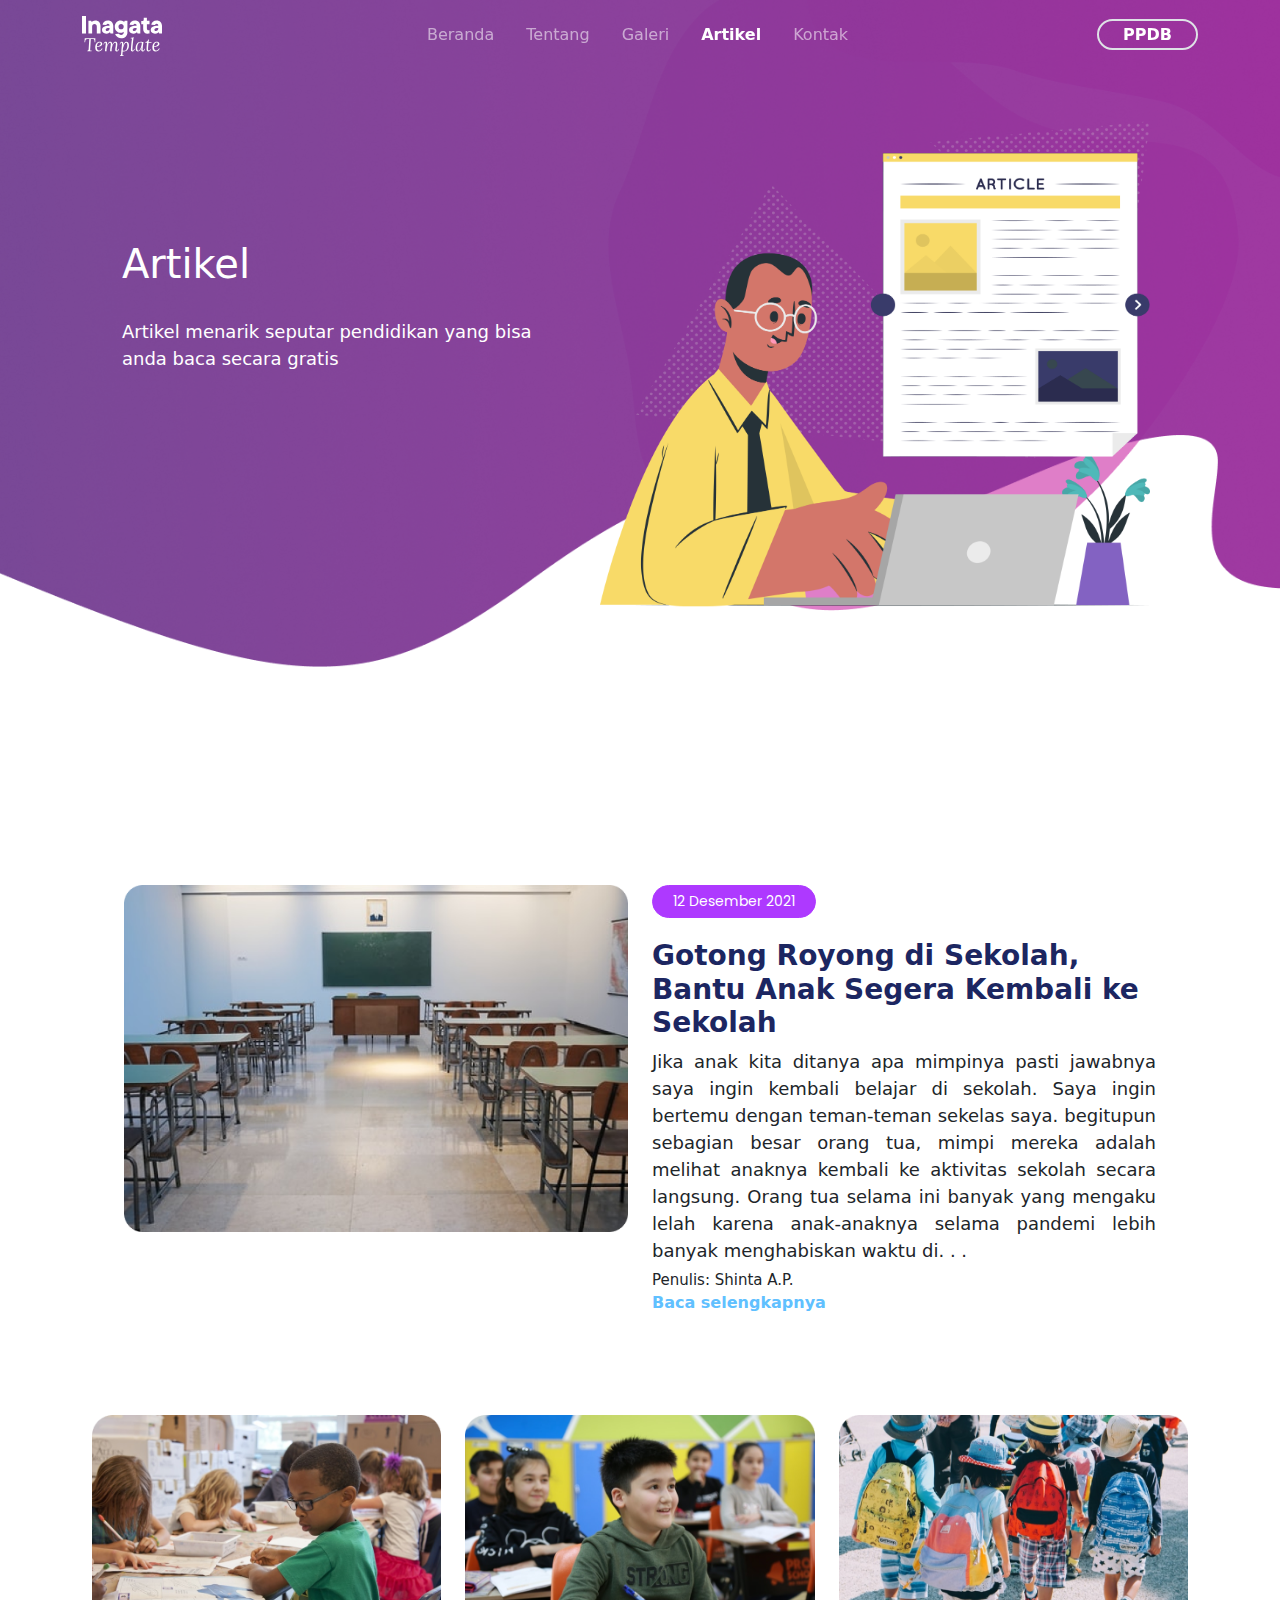
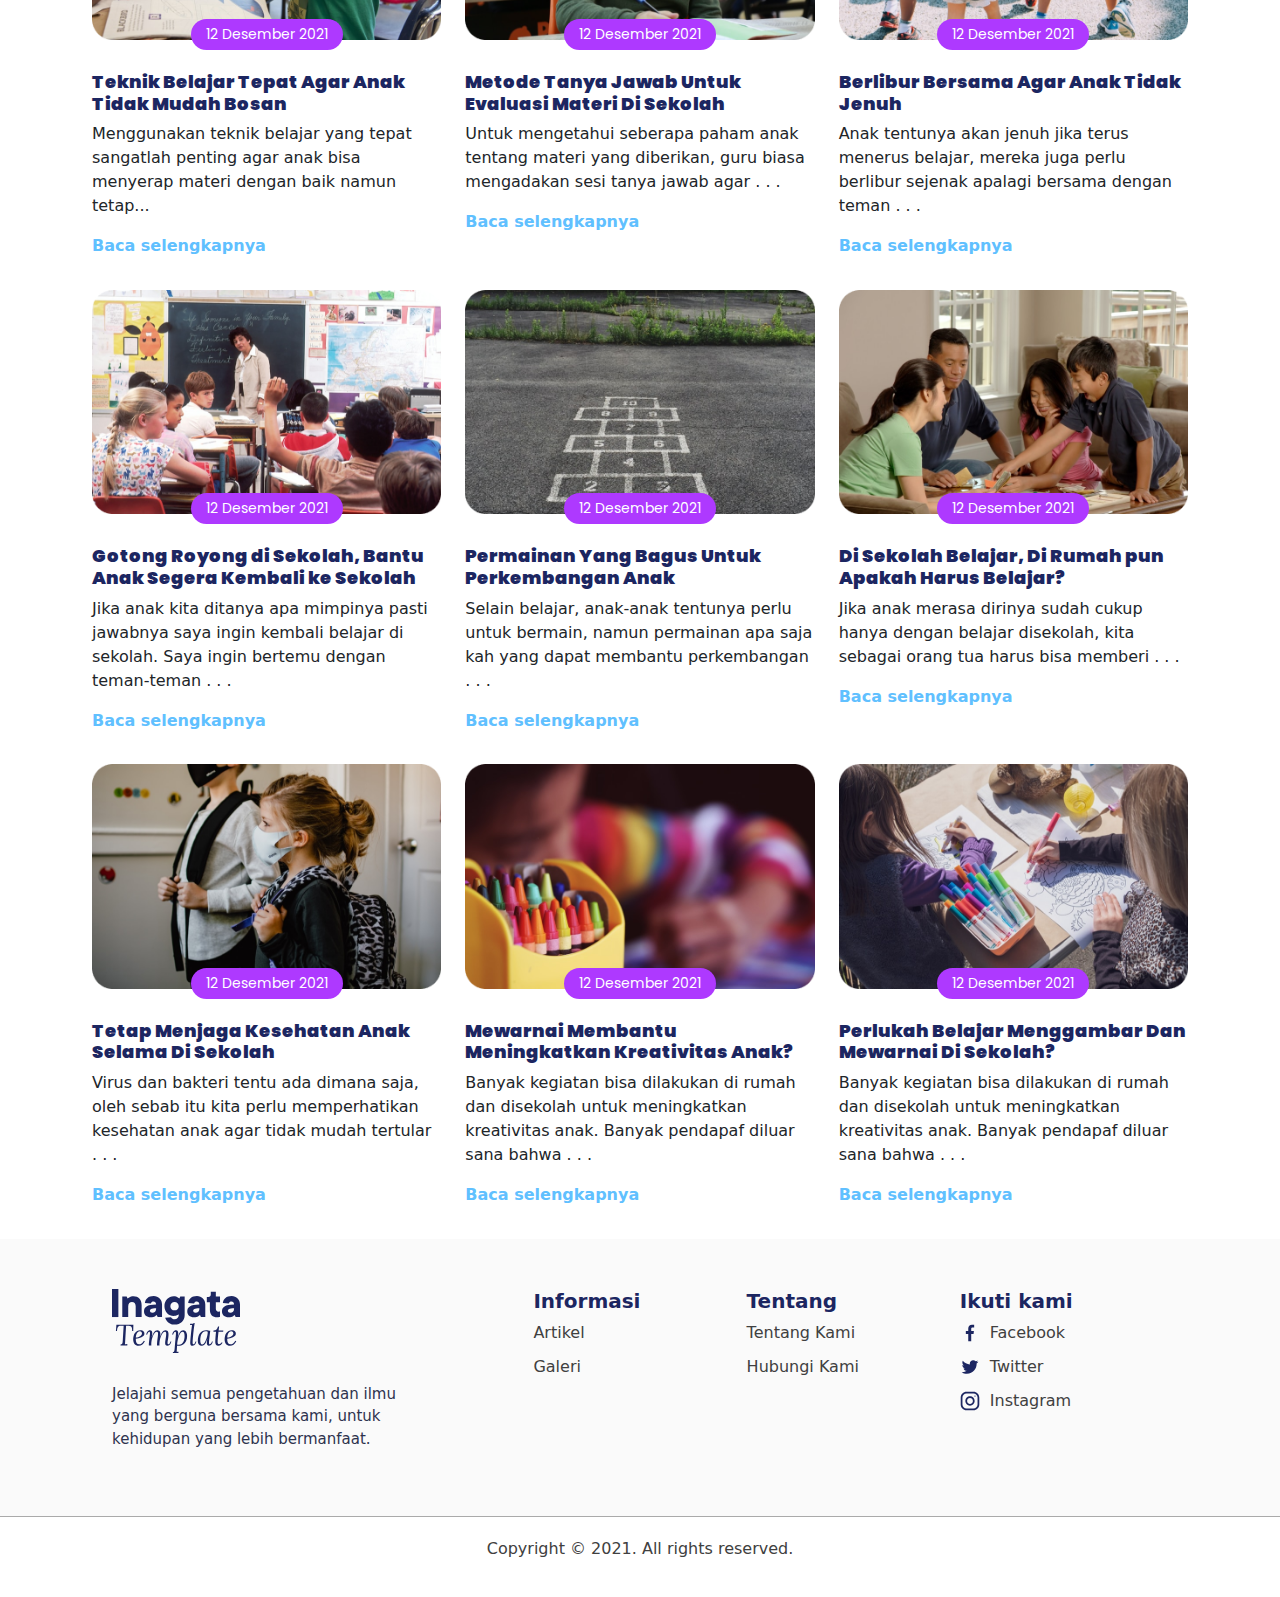
==== commit 692e5ecf: "rev toogle navbar" ====
--- a/artikel.html
+++ b/artikel.html
@@ -279,7 +279,11 @@
 </div>
 <!-- Footer End -->
 
-<script src="https://stackpath.bootstrapcdn.com/bootstrap/5.3.0/js/bootstrap.bundle.min.js"></script>  
+<script src="https://stackpath.bootstrapcdn.com/bootstrap/5.3.0/js/bootstrap.bundle.min.js"></script>
+<script src="https://cdn.jsdelivr.net/npm/bootstrap@5.3.3/dist/js/bootstrap.bundle.min.js"
+ integrity="sha384-YvpcrYf0tY3lHB60NNkmXc5s9fDVZLESaAA55NDzOxhy9GkcIdslK1eN7N6jIeHz"
+ crossorigin="anonymous"></script>
+
 <script src="assets/js/scripts.js"></script>
 </body>
 </html>
--- a/assets/css/style.css
+++ b/assets/css/style.css
@@ -199,7 +199,7 @@
 /* content2 */
 
 .content2 .row{
-    margin-top: 300px;
+    margin-top: 400px;
     margin-left: 100px;
     margin-right: 100px;
 }
@@ -209,7 +209,7 @@
     max-height: 100%;
 }
 
-p .tanggal {
+.tanggal {
   background-color: #AE39FF; /* Warna latar belakang */
   color: #ffffff; /* Warna teks */
   font-family: Poppins, sans-serif; /* Font */
--- a/assets/css/responsivebell.css
+++ b/assets/css/responsivebell.css
@@ -188,4 +188,167 @@
     .content2 h3 {
         font-size: 18px; /* Ukuran font yang lebih kecil untuk judul */
     }
+}
+
+/* responsive card artikel */
+@media (max-width: 1115px){
+    .tanggal-card {
+        display: block;
+        background-color: #AE39FF;
+        color: #ffffff;
+        font-family: Poppins, sans-serif;
+        font-size: 12px;
+        padding: 5px 15px;
+        border-radius: 50px;
+        text-align: center; /* Memusatkan teks tanggal */
+        position: absolute;
+        bottom: 0; /* Menempel pada bagian bawah card */
+        left: 50%;
+        transform: translateX(-50%) translateY(-420%);
+        width: auto;
+    }
+
+    .content14 .card{
+        position: relative;
+        padding-inline: 0px;
+        margin-bottom: 20px;
+        border-radius: 7%;
+        border: none;
+        background: #ffffff;
+    }
+}
+
+@media (max-width: 1054px){
+    .tanggal-card {
+        display: block;
+        background-color: #AE39FF;
+        color: #ffffff;
+        font-family: Poppins, sans-serif;
+        font-size: 10px;
+        padding: 5px 15px;
+        border-radius: 50px;
+        text-align: center; /* Memusatkan teks tanggal */
+        position: absolute;
+        bottom: 0; /* Menempel pada bagian bawah card */
+        left: 50%;
+        transform: translateX(-50%) translateY(-500%);
+        width: auto;
+    }
+
+    .content14 .card{
+        position: relative;
+        padding-inline: 0px;
+        margin-bottom: 50px;
+        border-radius: 7%;
+        border: none;
+        background: #ffffff;
+    }
+}
+
+@media (max-width: 992px) {
+    .tanggal-card {
+        display: block;
+        background-color: #AE39FF;
+        color: #ffffff;
+        font-family: Poppins, sans-serif;
+        font-size: 10px;
+        padding: 5px 15px;
+        border-radius: 50px;
+        text-align: center; /* Memusatkan teks tanggal */
+        position: absolute;
+        bottom: 0; /* Menempel pada bagian bawah card */
+        left: 50%;
+        transform: translateX(-50%) translateY(-500%);
+        width: auto;
+    }
+}
+
+@media (max-width: 950px){
+    .tanggal-card {
+        display: block;
+        background-color: #AE39FF;
+        color: #ffffff;
+        font-family: Poppins, sans-serif;
+        font-size: 10px;
+        padding: 5px 15px;
+        border-radius: 50px;
+        text-align: center; /* Memusatkan teks tanggal */
+        position: absolute;
+        bottom: 0; /* Menempel pada bagian bawah card */
+        left: 50%;
+        transform: translateX(-50%) translateY(-300%);
+        width: auto;
+    }
+
+    .content14 .card{
+        position: relative;
+        padding-inline: 0px;
+        margin-bottom: 80px;
+        border-radius: 7%;
+        border: none;
+        background: #ffffff;
+    }
+}
+
+@media (max-width: 808px){
+    .tanggal-card {
+        display: block;
+        background-color: #AE39FF;
+        color: #ffffff;
+        font-family: Poppins, sans-serif;
+        font-size: 8px;
+        padding: 5px 15px;
+        border-radius: 50px;
+        text-align: center; /* Memusatkan teks tanggal */
+        position: absolute;
+        bottom: 0; /* Menempel pada bagian bawah card */
+        left: 50%;
+        transform: translateX(-50%) translateY(-350%);
+        width: auto;
+    }
+
+    .content14 .card{
+        position: relative;
+        padding-inline: 0px;
+        margin-bottom: 100px;
+        border-radius: 7%;
+        border: none;
+        background: #ffffff;
+    }
+}
+
+@media (max-width: 767px){
+    .tanggal-card {
+        display: block;
+        background-color: #AE39FF;
+        color: #ffffff;
+        font-family: Poppins, sans-serif;
+        font-size: 14px;
+        padding: 5px 15px;
+        border-radius: 50px;
+        text-align: center; /* Memusatkan teks tanggal */
+        position: absolute;
+        bottom: 0; /* Menempel pada bagian bawah card */
+        left: 50%;
+        transform: translateX(-50%) translateY(-380%);
+        width: auto;
+    }
+
+    .content14 .row{
+        margin-top: 50px;
+        padding-top: 0px;
+        padding-right: 0px;
+        display: flex;
+        flex-wrap: wrap;
+        line-gap-override: 0px;
+    }
+
+    .content14 .card{
+        position: relative;
+        padding-inline: 0px;
+        margin-bottom: 50px;
+        border-radius: 7%;
+        border: none;
+        background: #ffffff;
+    }
 }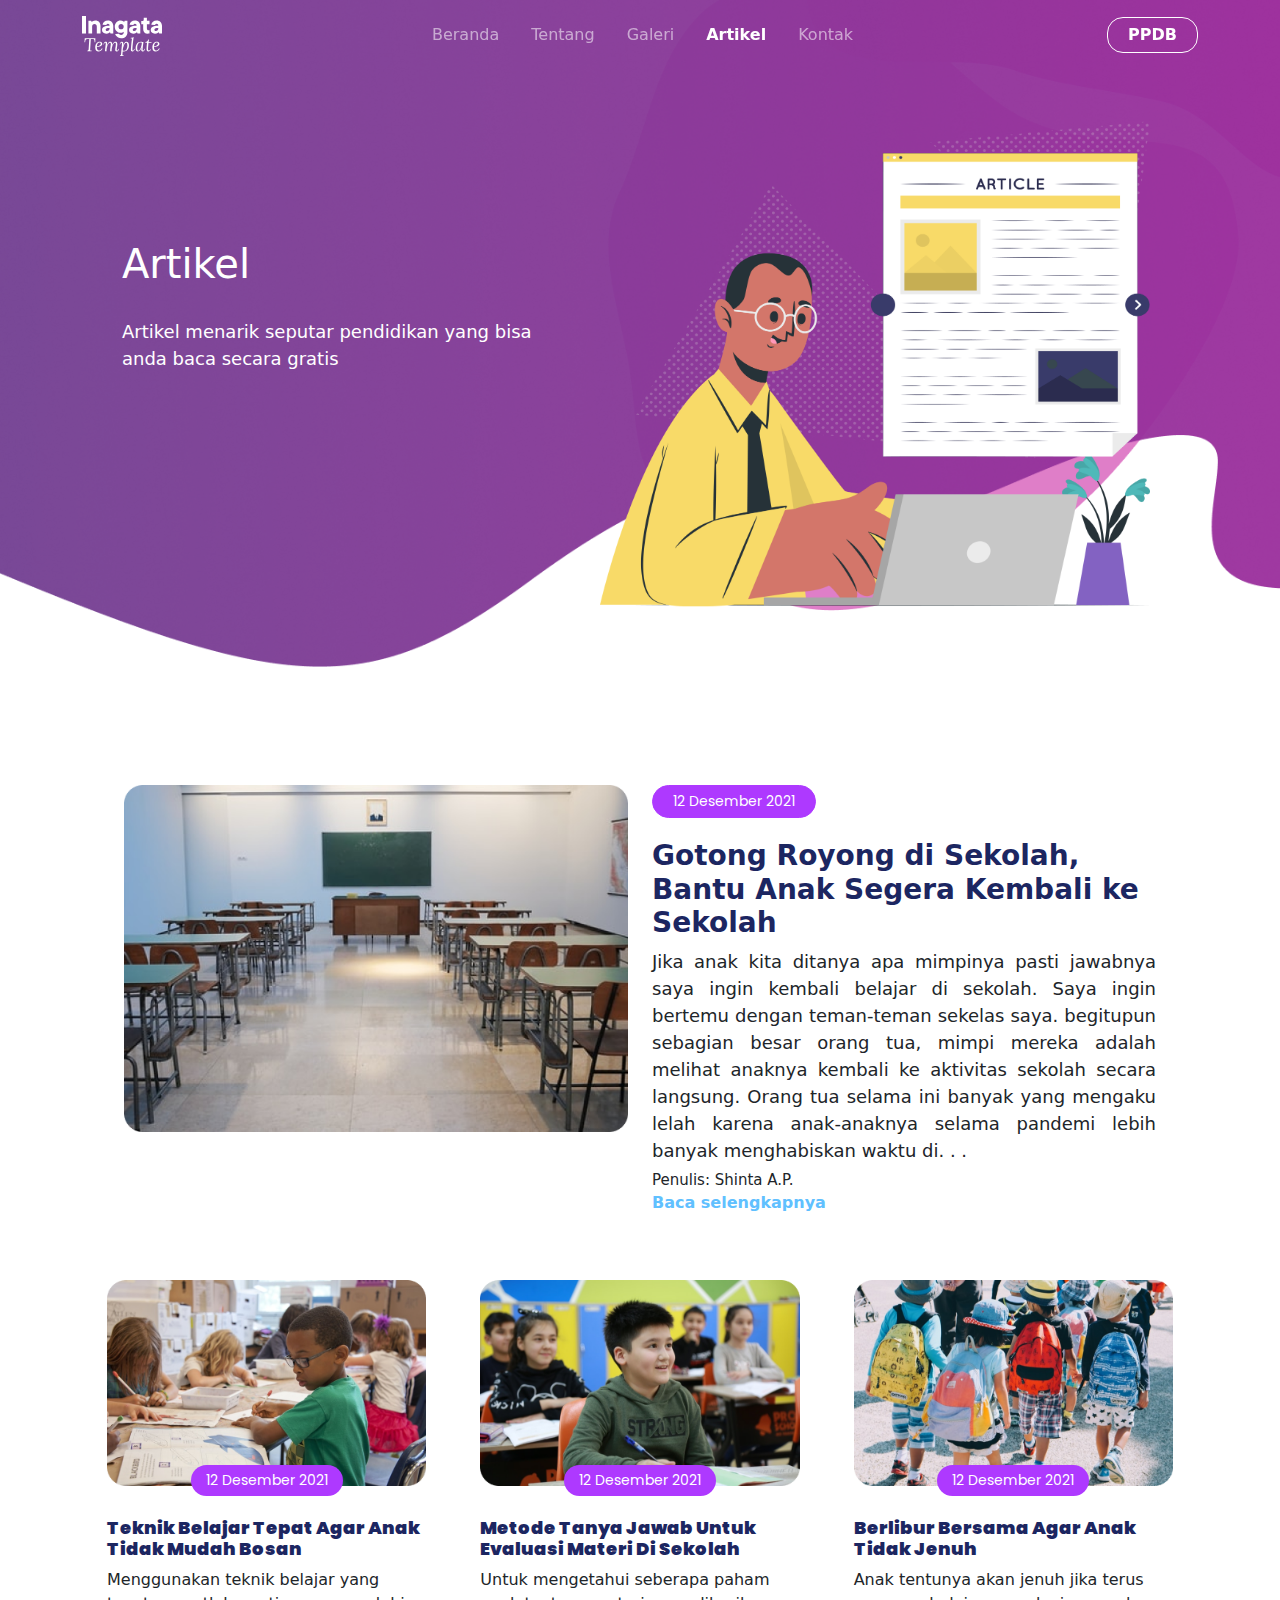
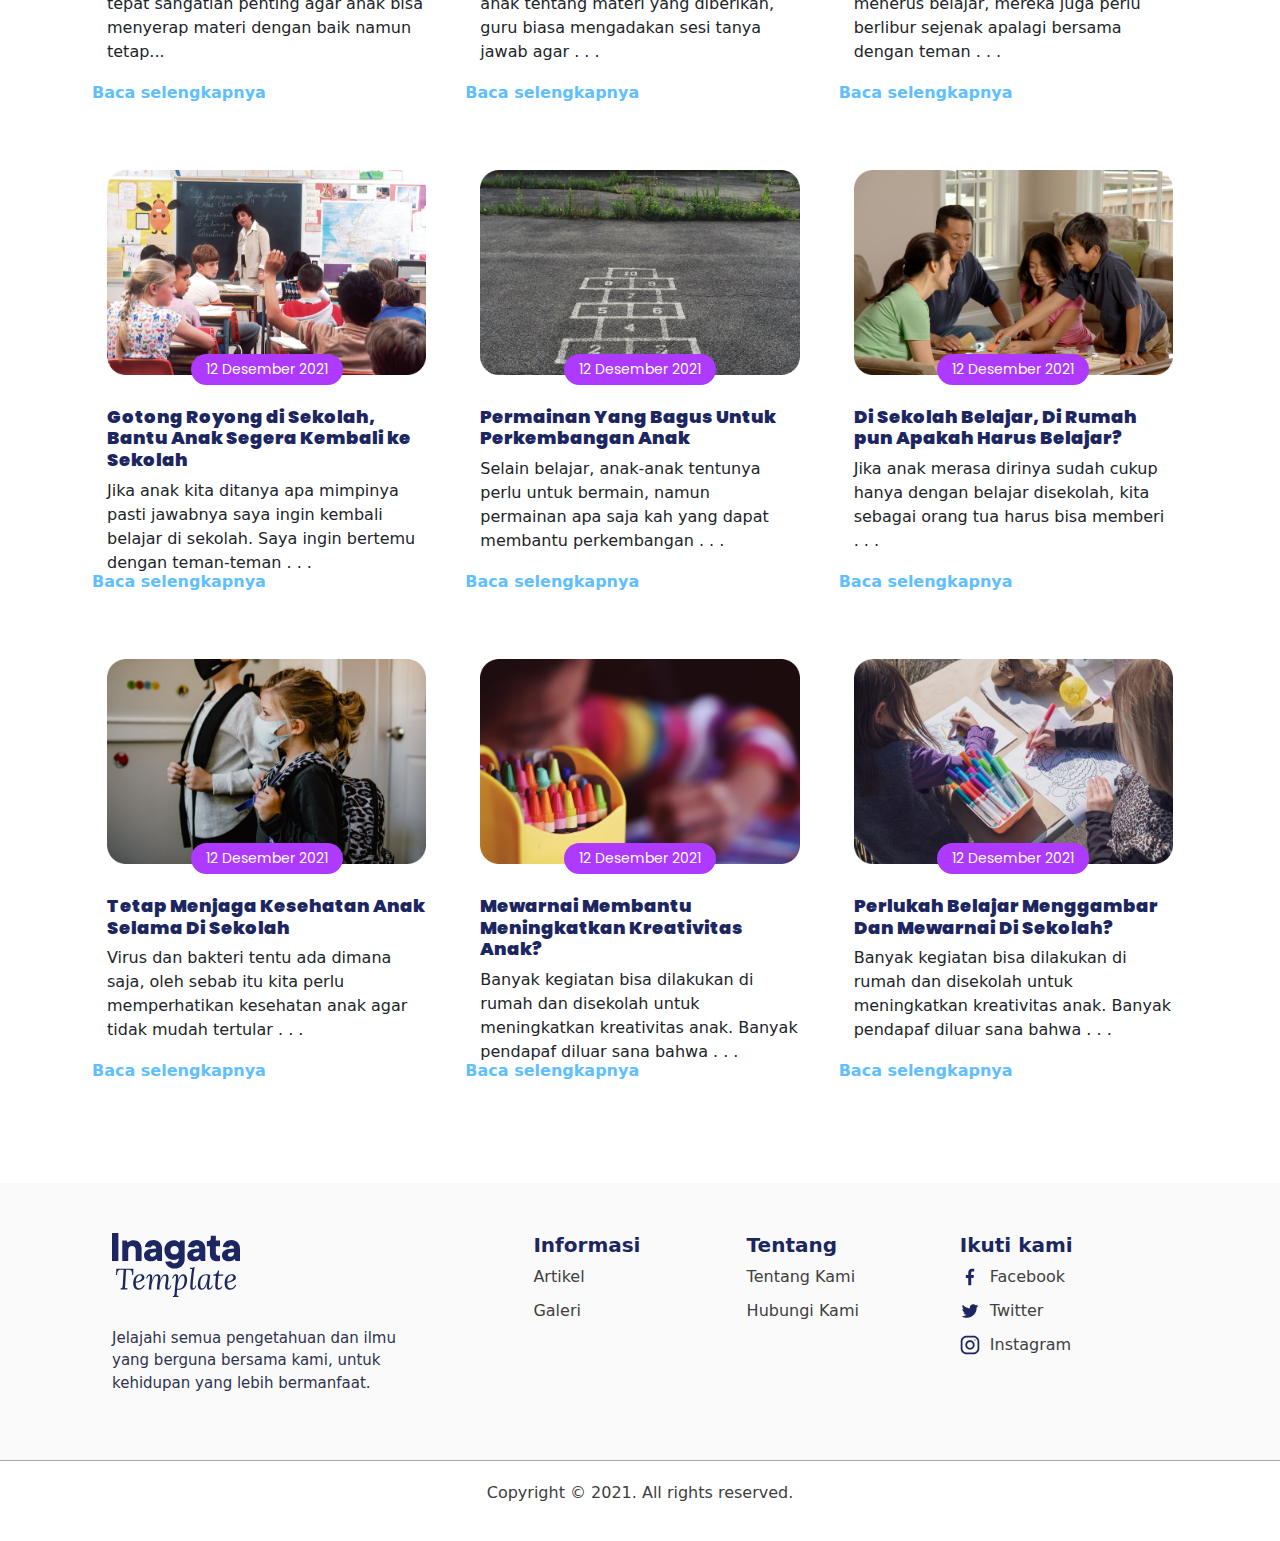
==== commit 65d24329: "rev card responsive" ====
--- a/artikel.html
+++ b/artikel.html
@@ -21,38 +21,39 @@
     <header>
         <!-- Navbar -->
         <nav class="navbar navbar-expand-lg navbar-dark bg-transparent position-fixed w-100">
-            <div class="container">
+        <div class="container">
             <a class="navbar-brand" href="index.html">
-                <img src="assets/logo/inagata.svg" alt="Logo" width="80" height="40" class="d-inline-block align-text-top">
+                <img src="assets/logo/inagata.svg" alt="Logo" width="80" height="40"
+                    class="d-inline-block align-text-top">
             </a>
-            <button class="navbar-toggler shadow-none border-0" type="button" data-bs-toggle="collapse"
-                data-bs-target="#navbarNav" aria-controls="navbarNav" aria-expanded="false" aria-label="Toggle navigation">
+            <button class="navbar-toggler" type="button" data-bs-toggle="collapse" data-bs-target="#navbarNav"
+                aria-controls="navbarNav" aria-expanded="false" aria-label="Toggle navigation">
                 <span class="navbar-toggler-icon"></span>
             </button>
-            <div class="sidebar collapse navbar-collapse" id="navbarNav">
+            <div class="collapse navbar-collapse" id="navbarNav">
                 <ul class="navbar-nav mx-auto">
-                <li class="nav-item mx-2">
-                    <a class="nav-link" href="index.html">Beranda</a>
-                </li>
-                <li class="nav-item mx-2">
-                    <a class="nav-link" href="tentang.html">Tentang</a>
-                </li>
-                <li class="nav-item mx-2">
-                    <a class="nav-link" href="galeri.html">Galeri</a>
-                </li>
-                <li class="nav-item mx-2">
-                    <a class="nav-link active" aria-current="page" href="artikel.html">Artikel</a>
-                </li>
-                <li class="nav-item mx-2">
-                    <a class="nav-link" href="kontak.html">Kontak</a>
-                </li>
+                    <li class="nav-item mx-2">
+                        <a class="nav-link" href="index.html">Beranda</a>
+                    </li>
+                    <li class="nav-item mx-2">
+                        <a class="nav-link" href="tentang.html">Tentang</a>
+                    </li>
+                    <li class="nav-item mx-2">
+                        <a class="nav-link" href="galeri.html">Galeri</a>
+                    </li>
+                    <li class="nav-item mx-2">
+                        <a class="nav-link active" aria-current="page" href="artikel.html">Artikel</a>
+                    </li>
+                    <li class="nav-item mx-2">
+                        <a class="nav-link" href="kontak.html">Kontak</a>
+                    </li>
                 </ul>
-                <div class="button py-2 ps-0">
-                <a href="#" class="text-white text-decoration-none px-4 py-1 rounded-5 border border-2 fw-bold">PPDB</a>
-                </div>
-            </div>
-            </div>
-        </nav>
+                <div>
+                    <button class="button-primary">PPDB</button>
+                </div>
+            </div>
+        </div>
+    </nav>
     <!-- Navbar End-->
     </header>
 
@@ -128,9 +129,9 @@
                                 <h4>Teknik Belajar Tepat Agar Anak Tidak Mudah Bosan</h4>
                                 <p class="text">Menggunakan teknik belajar yang tepat sangatlah penting agar anak bisa menyerap
                                     materi dengan baik namun tetap...</p>
-                                <a href="" class="readmore">Baca selengkapnya</a>
-                            </div>
-                        </div>
+                            </div>
+                        </div>
+                        <a href="" class="readmore">Baca selengkapnya</a>
                     </div>
                     <div class="col-md-4">
                         <div class="card">
@@ -140,9 +141,9 @@
                                 <h4>Metode Tanya Jawab Untuk Evaluasi Materi Di Sekolah</h4>
                                 <p class="text">Untuk mengetahui seberapa paham anak tentang materi yang diberikan,
                                     guru biasa mengadakan sesi tanya jawab agar . . .</p>
-                                <a href="" class="readmore">Baca selengkapnya</a>
-                            </div>
-                        </div>
+                            </div>
+                        </div>
+                        <a href="" class="readmore">Baca selengkapnya</a>
                     </div>
                     <div class="col-md-4">
                         <div class="card">
@@ -152,9 +153,9 @@
                                 <h4>Berlibur Bersama Agar Anak Tidak Jenuh </h4>
                                 <p class="text">Anak tentunya akan jenuh jika terus menerus belajar, mereka juga perlu
                                     berlibur sejenak apalagi bersama dengan teman . . .</p>
-                                <a href="" class="readmore">Baca selengkapnya</a>
-                            </div>
-                        </div>
+                            </div>
+                        </div>
+                        <a href="" class="readmore">Baca selengkapnya</a>
                     </div>
                 </div>
                 <div class="row">
@@ -166,9 +167,9 @@
                                 <h4>Gotong Royong di Sekolah, Bantu Anak Segera Kembali ke Sekolah</h4>
                                 <p class="text">Jika anak kita ditanya apa mimpinya pasti jawabnya saya ingin kembali belajar
                                     di sekolah. Saya ingin bertemu dengan teman-teman . . .</p>
-                                <a href="readmore.html" class="readmore">Baca selengkapnya</a>
-                            </div>
-                        </div>
+                            </div>
+                        </div>
+                        <a href="readmore.html" class="readmore1">Baca selengkapnya</a>
                     </div>
                     <div class="col-md-4">
                         <div class="card">
@@ -178,9 +179,9 @@
                                 <h4>Permainan Yang Bagus Untuk Perkembangan Anak</h4>
                                 <p class="text">Selain belajar, anak-anak tentunya perlu untuk bermain, namun permainan apa saja
                                     kah yang dapat membantu perkembangan . . .</p>
-                                <a href="" class="readmore">Baca selengkapnya</a>
-                            </div>
-                        </div>
+                            </div>
+                        </div>
+                        <a href="" class="readmore">Baca selengkapnya</a>
                     </div>
                     <div class="col-md-4">
                         <div class="card">
@@ -190,9 +191,9 @@
                                 <h4>Di Sekolah Belajar, Di Rumah pun Apakah Harus Belajar?</h4>
                                 <p class="text">Jika anak merasa dirinya sudah cukup hanya dengan belajar disekolah, kita sebagai orang
                                     tua harus bisa memberi . . .</p>
-                                <a href="" class="readmore">Baca selengkapnya</a>
-                            </div>
-                        </div>
+                            </div>
+                        </div>
+                        <a href="" class="readmore">Baca selengkapnya</a>
                     </div>
                 </div>
                 <div class="row">
@@ -204,9 +205,9 @@
                                 <h4>Tetap Menjaga Kesehatan Anak Selama Di Sekolah</h4>
                                 <p class="text">Virus dan bakteri tentu ada dimana saja, oleh sebab itu kita perlu memperhatikan 
                                     kesehatan anak agar tidak mudah tertular . . .</p>
-                                <a href="" class="readmore">Baca selengkapnya</a>
-                            </div>
-                        </div>
+                            </div>
+                        </div>
+                        <a href="" class="readmore">Baca selengkapnya</a>
                     </div>
                     <div class="col-md-4">
                         <div class="card">
@@ -216,9 +217,9 @@
                                 <h4>Mewarnai Membantu Meningkatkan Kreativitas Anak?</h4>
                                 <p class="text">Banyak kegiatan bisa dilakukan di rumah dan disekolah untuk meningkatkan kreativitas
                                     anak. Banyak pendapaf diluar sana bahwa  . . .</p>
-                                <a href="" class="readmore">Baca selengkapnya</a>
-                            </div>
-                        </div>
+                            </div>
+                        </div>
+                        <a href="" class="readmore1">Baca selengkapnya</a>
                     </div>
                     <div class="col-md-4">
                         <div class="card">
@@ -228,9 +229,9 @@
                                 <h4>Perlukah Belajar Menggambar Dan Mewarnai Di Sekolah?</h4>
                                 <p class="text">Banyak kegiatan bisa dilakukan di rumah dan disekolah untuk meningkatkan kreativitas
                                     anak. Banyak pendapaf diluar sana bahwa . . .</p>
-                                <a href="" class="readmore">Baca selengkapnya</a>
-                            </div>
-                        </div>
+                            </div>
+                        </div>
+                        <a href="" class="readmore1">Baca selengkapnya</a>
                     </div>
                 </div>
             </div>
--- a/assets/css/style.css
+++ b/assets/css/style.css
@@ -6,7 +6,7 @@
   }
   
   .nav-link {
-    font-size: 18px;
+    font-size: 16px;
     font-weight: 300;
     color: #ffff;
     position: relative;
@@ -199,7 +199,7 @@
 /* content2 */
 
 .content2 .row{
-    margin-top: 400px;
+    margin-top: 300px;
     margin-left: 100px;
     margin-right: 100px;
 }
@@ -253,7 +253,7 @@
 /* content3 */
 
 .content14 .row{
-    margin-top: 100px;
+    margin-top: 50px;
     padding-top: 0px;
     padding-right: 0px;
     display: flex;
@@ -261,25 +261,23 @@
     line-gap-override: 10px;
 }
 
-/* .content14 .col-md-4{
-    margin-bottom: 15px;
-} */
-
 .content14 .gambar3{
     padding-left: 80px;
     padding-right: 80px;
-    
 }
 
 .content14 .card{
-    position: relative;
-    padding-inline: 0px;
+  padding: 15px; /* Atur padding agar konten tidak keluar dari card */
+  margin-bottom: 20px;
+  margin-bottom: 30px; /* Jarak antar card */
+  box-sizing: border-box; 
     border-radius: 7%;
     border: none;
     background: #ffffff;
 }
 
 .content14 .card-body{
+    position: relative;
     padding-left: 0px;
     padding-right: 0;
     max-height: 150px;
@@ -317,10 +315,23 @@
     text-decoration: none;
     color: rgb(96, 192, 255);
     font-weight: bold;
+    display: block;
 }
 
 .content14 .readmore:hover{
     color: rgb(88, 178, 238);
+}
+
+.content14 .readmore1{
+  margin-top: 0px;
+  text-decoration: none;
+  color: rgb(96, 192, 255);
+  font-weight: bold;
+  display: block;
+}
+
+.content14 .readmore1:hover{
+  color: rgb(88, 178, 238);
 }
 
 .tanggal-card {
@@ -367,7 +378,6 @@
     font-size: 16px;
     padding: 7px 25px;
     border-radius: 50px;
-    text-decoration: none;
 }
 
 .content5 h2{
--- a/assets/css/responsivebell.css
+++ b/assets/css/responsivebell.css
@@ -1,354 +1,467 @@
 /* Responsive Footer */
 @media screen and (max-width: 992px) {
-/* Responsive footer */
-footer {
-    padding: 20px 20px;
-  }
-
-  footer .container {
-    grid-template-columns: 1fr;
-    grid-gap: 20px;
-  }
-
-  footer .container .sec p {
-    width: 100%;
-    font-size: 14px;
-  }
-
-  footer .container .sec h5 {
-    font-size: 16px;
-  }
-
-  .copyright {
-    padding: 10px 20px;
-  }
-}
-
-/* Responsive Content 1 */
-@media (max-width: 1200px) {
-    .vector1 {
-        width: 80%;
-    }
-
-    .content1 {
-        padding: 0px 50px;
-    }
-
-    .content1 .row {
-        padding-left: 20px;
-    }
-
-    img.kartun1 {
-        max-width: 450px;
-        margin-left: 10px;
-    }
-
-    .content1 h2 {
-        font-size: 35px;
-    }
-
-    .content1 p {
+    /* Responsive footer */
+    footer {
+        padding: 20px 20px;
+      }
+    
+      footer .container {
+        grid-template-columns: 1fr;
+        grid-gap: 20px;
+      }
+    
+      footer .container .sec p {
+        width: 100%;
+        font-size: 14px;
+      }
+    
+      footer .container .sec h5 {
         font-size: 16px;
-    }
-}
-
-@media (max-width: 992px) {
-    .vector1 {
-        width: 80%;
-    }
-
-    .content1 {
-        padding: 0px 30px;
-    }
-
-    .content1 .row {
-        padding-left: 10px;
-    }
-
-    img.kartun1 {
-        max-width: 400px;
-        margin-left: 5px;
-    }
-
-    .content1 h2 {
-        font-size: 40px;
-        margin-top: 0px;
-    }
-
-    .content1 p {
-        font-size: 16px;
-    }
-}
-
-@media (max-width: 768px) {
-    .vector1 {
-        width: 100%;
-    }
-
-    .content1 {
-        padding: 40px 100px;
-    }
-
-    .content1 .row {
-        flex-direction: column;
-        padding-left: 0;
-    }
-
-    .content1 .col-5 {
-        margin-top: 50px;
-    }
-
-    img.kartun1 {
-        max-width: 500px;
-        margin-left: 0;
-        transform: translateY(0);
-    }
-
-    .content1 h2 {
-        font-size: 40px;
-    }
-
-    .content1 p {
-        font-size: 18px;
-    }
-}
-
-@media (max-width: 576px) {
-    .vector1 {
-        width: 80%;
-    }
-
-    .content1 {
-        padding: 10px 10px;
-    }
-
-    .content1 .row {
-        flex-direction: column;
-        padding-left: 0;
-    }
-
-    .content1 .col-5 {
-        margin-top: 30px;
-    }
-
-    img.kartun1 {
-        max-width: 250px;
-    }
-
-    .content1 h2 {
-        font-size: 20px;
-    }
-
-    .content1 p {
-        font-size: 10px;
-    }
-}
-
-/* content2 */
-@media (max-width: 768px) {
-    .content2 .row {
-        margin-left: 15px;
-        margin-right: 15px;
-        margin-top: 100px; /* Sesuaikan jarak atas untuk perangkat kecil */
-    }
-
-    .content2 .col-6 {
-        width: 100%;
-        margin-bottom: 20px; /* Jarak bawah antara gambar dan teks */
-    }
-
-    .content2 h3 {
-        font-size: 20px; /* Ukuran font yang lebih kecil untuk judul */
-    }
-
-    .content2 .text {
-        font-size: 16px; /* Ukuran font yang lebih kecil untuk teks */
-    }
-}
-
-/* Mobile phones */
-@media (max-width: 576px) {
-    .content2 .row {
-        margin-top: 50px; /* Sesuaikan jarak atas untuk perangkat ponsel */
-    }
-
-    .content2 .col-6 {
-        width: 100%;
-        margin-bottom: 20px; /* Jarak bawah antara gambar dan teks */
-    }
-
-    .content2 .text {
-        font-size: 14px; /* Ukuran font yang lebih kecil untuk teks */
-    }
-
-    .content2 .penulis {
-        font-size: 13px; /* Ukuran font yang lebih kecil untuk penulis */
-    }
-
-    .content2 h3 {
-        font-size: 18px; /* Ukuran font yang lebih kecil untuk judul */
-    }
-}
-
-/* responsive card artikel */
-@media (max-width: 1115px){
-    .tanggal-card {
-        display: block;
-        background-color: #AE39FF;
-        color: #ffffff;
-        font-family: Poppins, sans-serif;
-        font-size: 12px;
-        padding: 5px 15px;
-        border-radius: 50px;
-        text-align: center; /* Memusatkan teks tanggal */
-        position: absolute;
-        bottom: 0; /* Menempel pada bagian bawah card */
-        left: 50%;
-        transform: translateX(-50%) translateY(-420%);
-        width: auto;
-    }
-
-    .content14 .card{
-        position: relative;
-        padding-inline: 0px;
-        margin-bottom: 20px;
-        border-radius: 7%;
-        border: none;
-        background: #ffffff;
-    }
-}
-
-@media (max-width: 1054px){
-    .tanggal-card {
-        display: block;
-        background-color: #AE39FF;
-        color: #ffffff;
-        font-family: Poppins, sans-serif;
-        font-size: 10px;
-        padding: 5px 15px;
-        border-radius: 50px;
-        text-align: center; /* Memusatkan teks tanggal */
-        position: absolute;
-        bottom: 0; /* Menempel pada bagian bawah card */
-        left: 50%;
-        transform: translateX(-50%) translateY(-500%);
-        width: auto;
-    }
-
-    .content14 .card{
-        position: relative;
-        padding-inline: 0px;
-        margin-bottom: 50px;
-        border-radius: 7%;
-        border: none;
-        background: #ffffff;
-    }
-}
-
-@media (max-width: 992px) {
-    .tanggal-card {
-        display: block;
-        background-color: #AE39FF;
-        color: #ffffff;
-        font-family: Poppins, sans-serif;
-        font-size: 10px;
-        padding: 5px 15px;
-        border-radius: 50px;
-        text-align: center; /* Memusatkan teks tanggal */
-        position: absolute;
-        bottom: 0; /* Menempel pada bagian bawah card */
-        left: 50%;
-        transform: translateX(-50%) translateY(-500%);
-        width: auto;
-    }
-}
-
-@media (max-width: 950px){
-    .tanggal-card {
-        display: block;
-        background-color: #AE39FF;
-        color: #ffffff;
-        font-family: Poppins, sans-serif;
-        font-size: 10px;
-        padding: 5px 15px;
-        border-radius: 50px;
-        text-align: center; /* Memusatkan teks tanggal */
-        position: absolute;
-        bottom: 0; /* Menempel pada bagian bawah card */
-        left: 50%;
-        transform: translateX(-50%) translateY(-300%);
-        width: auto;
-    }
-
-    .content14 .card{
-        position: relative;
-        padding-inline: 0px;
-        margin-bottom: 80px;
-        border-radius: 7%;
-        border: none;
-        background: #ffffff;
-    }
-}
-
-@media (max-width: 808px){
-    .tanggal-card {
-        display: block;
-        background-color: #AE39FF;
-        color: #ffffff;
-        font-family: Poppins, sans-serif;
-        font-size: 8px;
-        padding: 5px 15px;
-        border-radius: 50px;
-        text-align: center; /* Memusatkan teks tanggal */
-        position: absolute;
-        bottom: 0; /* Menempel pada bagian bawah card */
-        left: 50%;
-        transform: translateX(-50%) translateY(-350%);
-        width: auto;
-    }
-
-    .content14 .card{
-        position: relative;
-        padding-inline: 0px;
-        margin-bottom: 100px;
-        border-radius: 7%;
-        border: none;
-        background: #ffffff;
-    }
-}
-
-@media (max-width: 767px){
-    .tanggal-card {
-        display: block;
-        background-color: #AE39FF;
-        color: #ffffff;
-        font-family: Poppins, sans-serif;
-        font-size: 14px;
-        padding: 5px 15px;
-        border-radius: 50px;
-        text-align: center; /* Memusatkan teks tanggal */
-        position: absolute;
-        bottom: 0; /* Menempel pada bagian bawah card */
-        left: 50%;
-        transform: translateX(-50%) translateY(-380%);
-        width: auto;
-    }
-
-    .content14 .row{
-        margin-top: 50px;
-        padding-top: 0px;
-        padding-right: 0px;
-        display: flex;
-        flex-wrap: wrap;
-        line-gap-override: 0px;
-    }
-
-    .content14 .card{
-        position: relative;
-        padding-inline: 0px;
-        margin-bottom: 50px;
-        border-radius: 7%;
-        border: none;
-        background: #ffffff;
-    }
-}+      }
+    
+      .copyright {
+        padding: 10px 20px;
+      }
+    }
+    
+    /* Responsive Content 1 */
+    @media (max-width: 1200px) {
+        .vector1 {
+            width: 80%;
+        }
+    
+        .content1 {
+            padding: 0px 50px;
+        }
+    
+        .content1 .row {
+            padding-left: 20px;
+        }
+    
+        img.kartun1 {
+            max-width: 450px;
+            margin-left: 10px;
+        }
+    
+        .content1 h2 {
+            font-size: 35px;
+        }
+    
+        .content1 p {
+            font-size: 16px;
+        }
+    }
+    
+    @media (max-width: 992px) {
+        .vector1 {
+            width: 80%;
+        }
+    
+        .content1 {
+            padding: 0px 30px;
+        }
+    
+        .content1 .row {
+            padding-left: 10px;
+        }
+    
+        img.kartun1 {
+            max-width: 400px;
+            margin-left: 5px;
+        }
+    
+        .content1 h2 {
+            font-size: 40px;
+            margin-top: 0px;
+        }
+    
+        .content1 p {
+            font-size: 16px;
+        }
+    }
+    
+    @media (max-width: 768px) {
+        .vector1 {
+            width: 100%;
+        }
+    
+        .content1 {
+            padding: 40px 100px;
+        }
+    
+        .content1 .row {
+            flex-direction: column;
+            padding-left: 0;
+        }
+    
+        .content1 .col-5 {
+            margin-top: 50px;
+        }
+    
+        img.kartun1 {
+            max-width: 500px;
+            margin-left: 0;
+            transform: translateY(0);
+        }
+    
+        .content1 h2 {
+            font-size: 40px;
+        }
+    
+        .content1 p {
+            font-size: 18px;
+        }
+    
+        .tanggal-card {
+            display: block;
+            background-color: #AE39FF;
+            color: #ffffff;
+            font-family: Poppins, sans-serif;
+            font-size: 14px;
+            padding: 5px 15px;
+            border-radius: 50px;
+            text-align: center; /* Memusatkan teks tanggal */
+            position: absolute;
+            bottom: 0; /* Menempel pada bagian bawah card */
+            left: 50%;
+            transform: translateX(-50%) translateY(-800%);
+            width: auto;
+        }
+    }
+    
+    @media (max-width: 576px) {
+        .vector1 {
+            width: 80%;
+        }
+    
+        .content1 {
+            padding: 10px 10px;
+        }
+    
+        .content1 .row {
+            flex-direction: column;
+            padding-left: 0;
+        }
+    
+        .content1 .col-5 {
+            margin-top: 30px;
+        }
+    
+        img.kartun1 {
+            max-width: 250px;
+        }
+    
+        .content1 h2 {
+            font-size: 20px;
+        }
+    
+        .content1 p {
+            font-size: 10px;
+        }
+    }
+    
+    /* content2 */
+    @media (max-width: 768px) {
+        .content2 .row {
+            margin-left: 15px;
+            margin-right: 15px;
+            margin-top: 100px; /* Sesuaikan jarak atas untuk perangkat kecil */
+        }
+    
+        .content2 .col-6 {
+            width: 100%;
+            margin-bottom: 20px; /* Jarak bawah antara gambar dan teks */
+        }
+    
+        .content2 h3 {
+            font-size: 20px; /* Ukuran font yang lebih kecil untuk judul */
+        }
+    
+        .content2 .text {
+            font-size: 16px; /* Ukuran font yang lebih kecil untuk teks */
+        }
+    }
+    
+    /* Mobile phones */
+    @media (max-width: 576px) {
+        .content2 .row {
+            margin-top: 50px; /* Sesuaikan jarak atas untuk perangkat ponsel */
+        }
+    
+        .content2 .col-6 {
+            width: 100%;
+            margin-bottom: 20px; /* Jarak bawah antara gambar dan teks */
+        }
+    
+        .content2 .text {
+            font-size: 14px; /* Ukuran font yang lebih kecil untuk teks */
+        }
+    
+        .content2 .penulis {
+            font-size: 13px; /* Ukuran font yang lebih kecil untuk penulis */
+        }
+    
+        .content2 h3 {
+            font-size: 18px; /* Ukuran font yang lebih kecil untuk judul */
+        }
+    }
+    
+    /* responsive card artikel */
+    @media (max-width: 1115px){
+        .tanggal-card {
+            display: block;
+            background-color: #AE39FF;
+            color: #ffffff;
+            font-family: Poppins, sans-serif;
+            font-size: 12px;
+            padding: 5px 15px;
+            border-radius: 50px;
+            text-align: center; /* Memusatkan teks tanggal */
+            position: absolute;
+            bottom: 0; /* Menempel pada bagian bawah card */
+            left: 50%;
+            transform: translateX(-50%) translateY(-420%);
+            width: auto;
+        }
+    
+        .content14 .card{
+            position: relative;
+            padding-inline: 0px;
+            margin-bottom: 20px;
+            border-radius: 7%;
+            border: none;
+            background: #ffffff;
+        }
+    }
+    
+    @media (max-width: 1054px){
+        .tanggal-card {
+            display: block;
+            background-color: #AE39FF;
+            color: #ffffff;
+            font-family: Poppins, sans-serif;
+            font-size: 10px;
+            padding: 5px 15px;
+            border-radius: 50px;
+            text-align: center; /* Memusatkan teks tanggal */
+            position: absolute;
+            bottom: 0; /* Menempel pada bagian bawah card */
+            left: 50%;
+            transform: translateX(-50%) translateY(-500%);
+            width: auto;
+        }
+    
+        .content14 .card{
+            position: relative;
+            padding-inline: 0px;
+            margin-bottom: 50px;
+            border-radius: 7%;
+            border: none;
+            background: #ffffff;
+        }
+    }
+    
+    @media (max-width: 992px) {
+        .tanggal-card {
+            display: block;
+            background-color: #AE39FF;
+            color: #ffffff;
+            font-family: Poppins, sans-serif;
+            font-size: 10px;
+            padding: 5px 15px;
+            border-radius: 50px;
+            text-align: center; /* Memusatkan teks tanggal */
+            position: absolute;
+            bottom: 0; /* Menempel pada bagian bawah card */
+            left: 50%;
+            transform: translateX(-50%) translateY(-500%);
+            width: auto;
+        }
+    }
+    
+    @media (max-width: 950px){
+        .tanggal-card {
+            display: block;
+            background-color: #AE39FF;
+            color: #ffffff;
+            font-family: Poppins, sans-serif;
+            font-size: 10px;
+            padding: 5px 15px;
+            border-radius: 50px;
+            text-align: center; /* Memusatkan teks tanggal */
+            position: absolute;
+            bottom: 0; /* Menempel pada bagian bawah card */
+            left: 50%;
+            transform: translateX(-50%) translateY(-300%);
+            width: auto;
+        }
+    
+        .content14 .card{
+            position: relative;
+            padding-inline: 0px;
+            margin-bottom: 80px;
+            border-radius: 7%;
+            border: none;
+            background: #ffffff;
+        }
+    }
+    
+    @media (max-width: 808px){
+        .tanggal-card {
+            display: block;
+            background-color: #AE39FF;
+            color: #ffffff;
+            font-family: Poppins, sans-serif;
+            font-size: 8px;
+            padding: 5px 15px;
+            border-radius: 50px;
+            text-align: center; /* Memusatkan teks tanggal */
+            position: absolute;
+            bottom: 0; /* Menempel pada bagian bawah card */
+            left: 50%;
+            transform: translateX(-50%) translateY(-350%);
+            width: auto;
+        }
+    
+        .content14 .card{
+            position: relative;
+            padding-inline: 0px;
+            margin-bottom: 100px;
+            border-radius: 7%;
+            border: none;
+            background: #ffffff;
+        }
+    }
+    
+    @media (max-width: 767px){
+        .tanggal-card {
+            display: block;
+            background-color: #AE39FF;
+            color: #ffffff;
+            font-family: Poppins, sans-serif;
+            font-size: 14px;
+            padding: 5px 15px;
+            border-radius: 50px;
+            text-align: center; /* Memusatkan teks tanggal */
+            position: absolute;
+            bottom: 0; /* Menempel pada bagian bawah card */
+            left: 50%;
+            transform: translateX(-50%) translateY(-380%);
+            width: auto;
+        }
+    
+        .content14 .row{
+            margin-top: 50px;
+            padding-top: 0px;
+            padding-right: 0px;
+            display: flex;
+            flex-wrap: wrap;
+            line-gap-override: 0px;
+        }
+    
+        .content14 .card{
+            position: relative;
+            padding-inline: 0px;
+            margin-bottom: 50px;
+            border-radius: 7%;
+            border: none;
+            background: #ffffff;
+        }
+    }
+    
+    /* untuk hp */
+    
+    @media (max-width: 600px){
+        .content14 .gambar3{
+            padding-left: 50px;
+            padding-right: 50px;    
+        }
+    
+        .tanggal-card {
+            display: block;
+            background-color: #AE39FF;
+            color: #ffffff;
+            font-family: Poppins, sans-serif;
+            font-size: 8px;
+            padding: 5px 15px;
+            border-radius: 50px;
+            text-align: center; /* Memusatkan teks tanggal */
+            bottom: 0; /* Menempel pada bagian bawah card */
+            left: 50%;
+            transform: translateX(-50%) translateY(-570%);
+            width: auto;
+        }
+    
+        .content14 .row{
+            margin-top: 0px;
+            padding-top: 0px;
+            padding-right: 0px;
+            display: flex;
+            flex-wrap: wrap;
+            line-gap-override: 0px;
+        }
+    
+        .content14 .card{
+            position: relative;
+            padding-inline: 0px;
+            margin-top: 30px;
+            margin-bottom: 10px;
+            border-radius: 7%;
+            border: none;
+            background: #ffffff;
+        }
+    
+        .content14 .card-body h4{
+            margin-top: 5px;
+            font-family: Poppins;
+            font-size: 18px;
+            color: #1C2661;
+            font-weight: 950;
+        }
+    
+        .content14 .readmore1{
+            margin-top: 30px;
+            text-decoration: none;
+            color: rgb(96, 192, 255);
+            font-weight: bold;
+        }
+    }
+    
+    /* responsive readmore */
+    @media (max-width: 862px){
+        .content5 .tanggal {
+            position: relative;
+            background-color: #AE39FF;
+            color: #ffffff;
+            font-family: Poppins, sans-serif;
+            font-size: 8px;
+            padding: 7px 20px;
+            border-radius: 50px;
+            text-decoration: none;
+        }
+    
+        .content5 .row{
+            padding-top: 30px;
+            padding-inline: 50px;
+        }
+    }
+    
+    @media (max-width: 576px) {
+        .content5 .tanggal {
+            position: relative;
+            background-color: #AE39FF;
+            color: #ffffff;
+            font-family: Poppins, sans-serif;
+            font-size: 12px;
+            padding: 7px 20px;
+            border-radius: 50px;
+            text-decoration: none;
+        }
+    
+        .content5 .row{
+            padding-top: 30px;
+            padding-inline: 10px;
+            padding-right: 5px;
+            padding-left: 5px;
+        }
+    }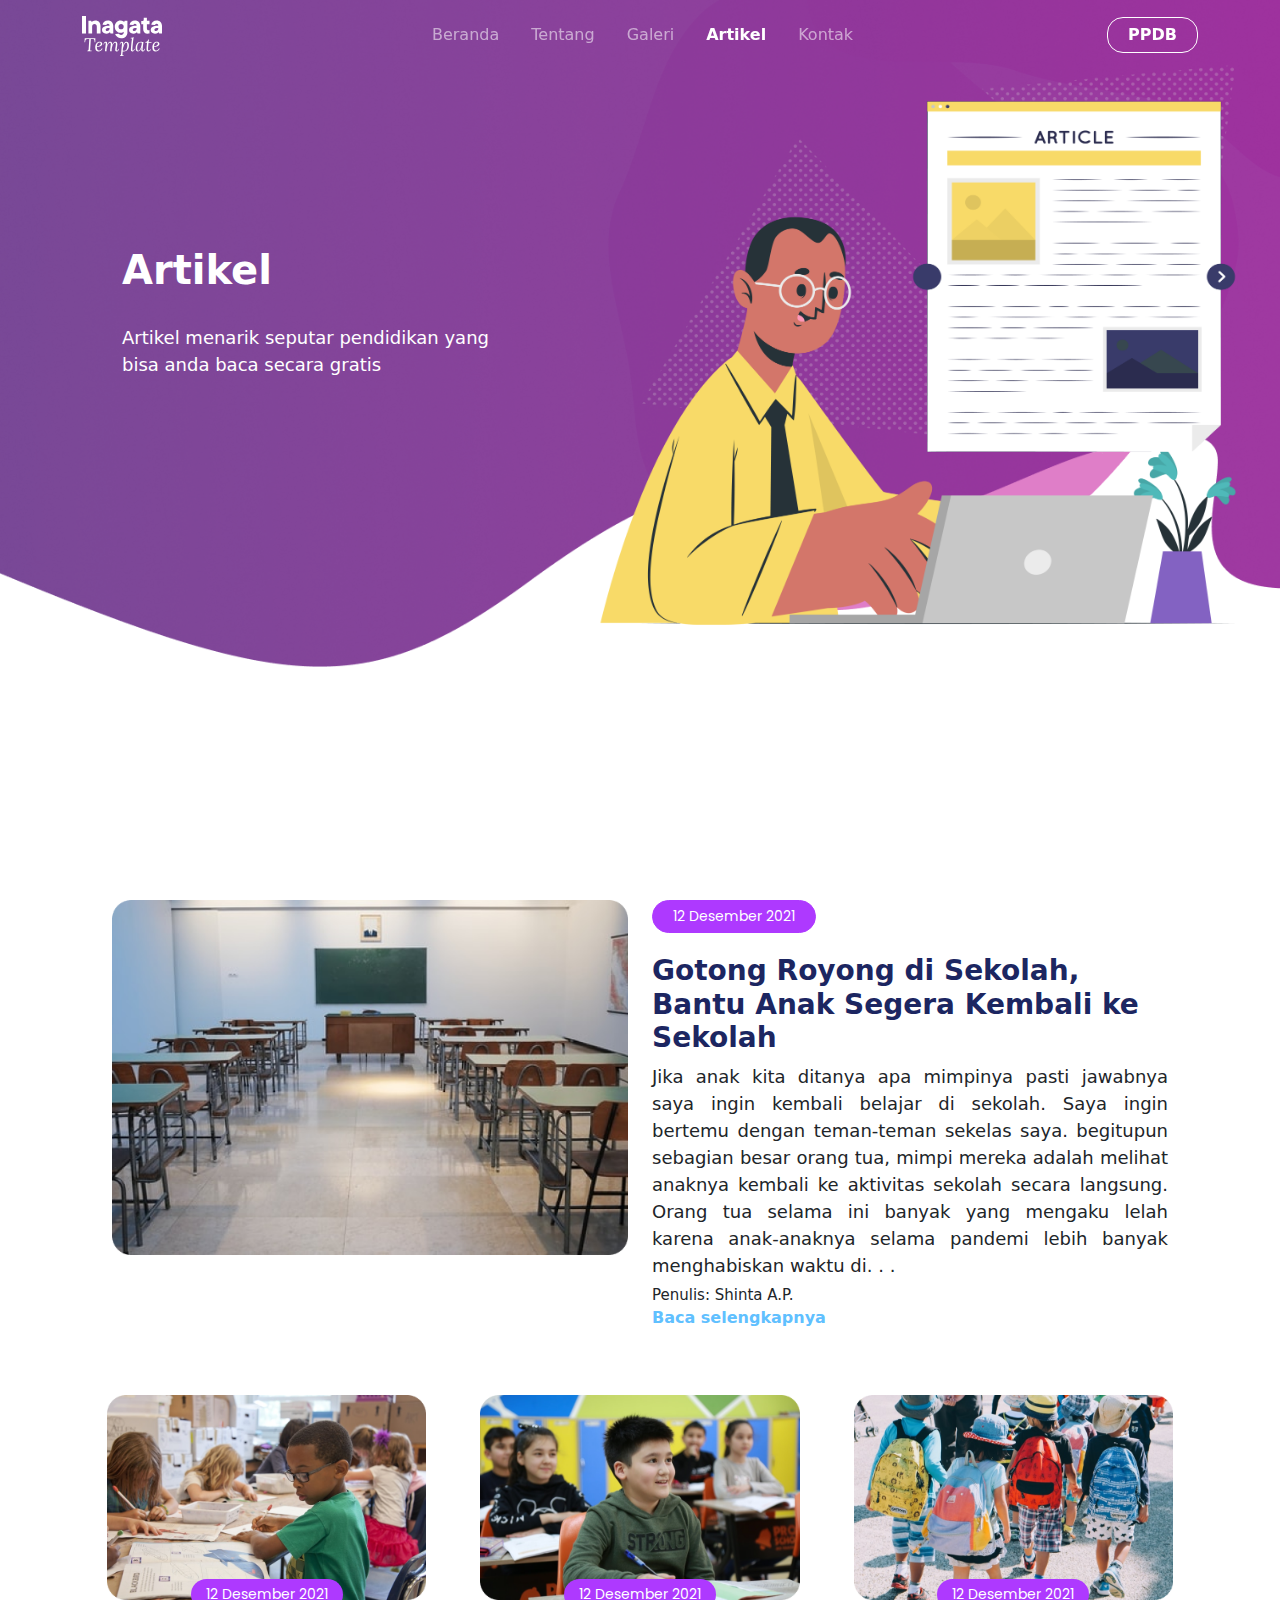
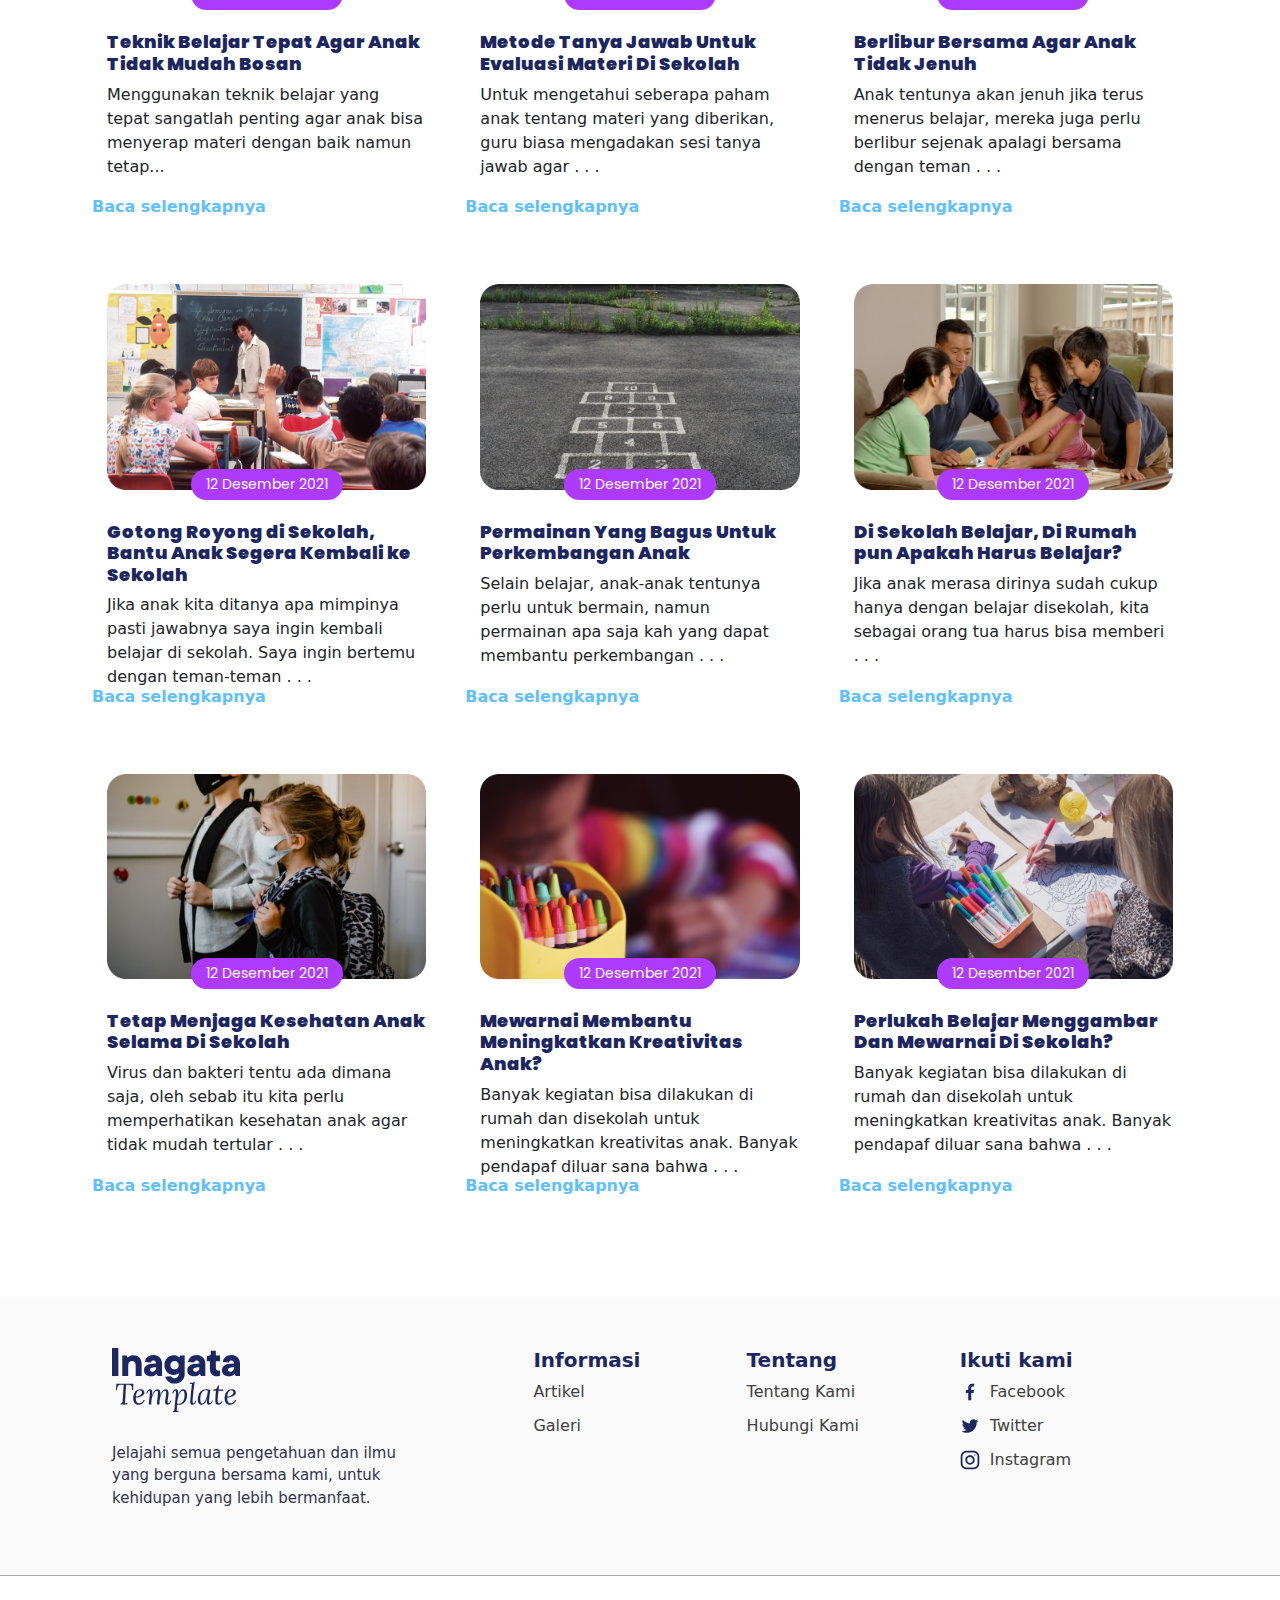
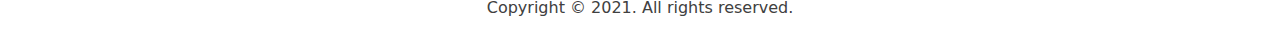
==== commit c593dc1c: "rev artikel responsive" ====
--- a/artikel.html
+++ b/artikel.html
@@ -76,20 +76,14 @@
     <!--bagian pertama-->
     <div class="content1">
         <div class="container-fluid">
-          <div class="row">
-            <div class="col-5">
-              <h2>Artikel</h2>
-              <p>Artikel menarik seputar pendidikan yang bisa anda
-                baca secara gratis
-              </p>
-            </div>
-            <div class="col-7">
-              <div class="image">
+            <div class="container">
+                <div class="hero-text">
+                    <h1>Artikel</h1>
+                    <p>Artikel menarik seputar pendidikan yang bisa anda baca secara gratis</p>
+                </div>
                 <img src="assets/image/artikel/cuate.png" class="kartun1">
-              </div>
-            </div>
-          </div>
-      </div>
+            </div>
+        </div>
     </div>
 
     <!-- gotong royong di sekolah -->
@@ -280,7 +274,6 @@
 </div>
 <!-- Footer End -->
 
-<script src="https://stackpath.bootstrapcdn.com/bootstrap/5.3.0/js/bootstrap.bundle.min.js"></script>
 <script src="https://cdn.jsdelivr.net/npm/bootstrap@5.3.3/dist/js/bootstrap.bundle.min.js"
  integrity="sha384-YvpcrYf0tY3lHB60NNkmXc5s9fDVZLESaAA55NDzOxhy9GkcIdslK1eN7N6jIeHz"
  crossorigin="anonymous"></script>
--- a/assets/css/style.css
+++ b/assets/css/style.css
@@ -6,7 +6,7 @@
   }
   
   .nav-link {
-    font-size: 16px;
+    font-size: 16px; 
     font-weight: 300;
     color: #ffff;
     position: relative;
@@ -156,16 +156,38 @@
 
 /* (Artikel) content 1 */
 
-.content1{
-    position: relative;
-    z-index: 2;
-    padding: 0px 70px;
-  }
-
-.content1 .row{
-    height: auto;
-    padding-left: 40px;
-    display: flex;
+.content1 .container{
+  height: 600px;
+  padding: 20px;
+  margin-left: 40px;
+  margin-right: 40px;
+  display: flex;
+  flex-direction: row;
+  justify-content: space-between;
+  align-items: center;
+  gap: 40px;
+}
+
+.content1 .container img{
+  max-height: 100%;
+  transform: translateY(8%) translateX(10%);
+}
+
+.hero-text{
+  padding-left: 50px;
+}
+
+.hero-text h1{
+  margin-top: 40px;
+  color: #ffffff;
+  font-size: 40px;
+  font-weight: bolder;
+}
+
+.hero-text p{
+  font-size: 18px;
+  color:#ffffff;
+  margin-top:30px;
 }
 
 .content1 .col .kartun1{
@@ -173,35 +195,11 @@
     display: flex;
 }
 
-.content1 .col-5{
-    margin-top: 200px;
-}
-
-img.kartun1{
-    max-width: 550px;
-    margin-left: 20px;
-    transform: translateY(25%);
-}
-
-.content1 h2{
-    margin-top: 40px;
-    color: #ffffff;
-    font-size: 40px;
-    font-weight: 500;
-}
-
-.content1 p{
-    font-size: 18px;
-    color:#ffffff;
-    margin-top:30px;
-}
-
 /* content2 */
 
 .content2 .row{
     margin-top: 300px;
-    margin-left: 100px;
-    margin-right: 100px;
+    padding-inline: 100px;
 }
 
 .content2 .image img{
@@ -240,7 +238,7 @@
 }
 
 .content2 .readmore{
-    margin-top: 0px;
+    margin-top: 5px;
     text-decoration: none;
     color: rgb(96, 192, 255);
     font-weight: bold;
@@ -396,4 +394,6 @@
     color: #3A3B41;
     font-size: 20px;
     text-align: justify;
-}+}
+
+
--- a/assets/css/responsivebell.css
+++ b/assets/css/responsivebell.css
@@ -30,134 +30,257 @@
             width: 80%;
         }
     
-        .content1 {
-            padding: 0px 50px;
-        }
-    
-        .content1 .row {
-            padding-left: 20px;
-        }
-    
-        img.kartun1 {
-            max-width: 450px;
-            margin-left: 10px;
-        }
-    
-        .content1 h2 {
-            font-size: 35px;
-        }
-    
-        .content1 p {
-            font-size: 16px;
-        }
-    }
-    
-    @media (max-width: 992px) {
+        .content1 .container{
+            height: 600px;
+            padding: 20px;
+            margin-left: 40px;
+            margin-right: 40px;
+            display: flex;
+            flex-direction: row;
+            justify-content: space-between;
+            align-items: center;
+            gap: 40px;
+          }
+    
+          .content1 .container img{
+            max-height: 95%;
+            transform: translateY(8%) translateX(10%);
+          }
+    
+          .hero-text{
+            padding-left: 0px;
+          }
+    }
+    
+    @media (max-width: 1000px){
+        .content2 .row{
+            margin-top: 100px;
+            padding-inline: 100px;
+        }
+    }
+    
+    @media (max-width: 900px) {
         .vector1 {
             width: 80%;
         }
     
-        .content1 {
-            padding: 0px 30px;
-        }
-    
-        .content1 .row {
-            padding-left: 10px;
-        }
-    
-        img.kartun1 {
-            max-width: 400px;
-            margin-left: 5px;
-        }
-    
-        .content1 h2 {
+        .content1 .container{
+            height: 500px;
+            margin-left: 40px;
+            margin-right: 40px;
+            display: flex;
+            flex-direction: row;
+            align-items: center;
+          }
+    
+          .content1 .container img{
+            align-items: center;
+            max-height: 75%;
+            margin-top: 0px;
+            padding-bottom: 0px;
+            padding-left: 0px;
+            margin: 0 auto; /* Memusatkan gambar horizontal */
+            transform: translateY(-5%);
+            left: 0%;   
+          }
+    
+          .hero-text h1{
+            margin-top: 0px;
+            color: #ffffff;
             font-size: 40px;
-            margin-top: 0px;
-        }
-    
-        .content1 p {
-            font-size: 16px;
-        }
-    }
-    
-    @media (max-width: 768px) {
-        .vector1 {
-            width: 100%;
-        }
-    
-        .content1 {
-            padding: 40px 100px;
-        }
-    
-        .content1 .row {
-            flex-direction: column;
-            padding-left: 0;
-        }
-    
-        .content1 .col-5 {
+            font-weight: bolder;
+          }
+          
+          .hero-text p{
+            font-size: 18px;
+            color:#ffffff;
+            margin-top: 10px;
+          }
+    
+          /* content2 */
+    
+          .content2 .row{
             margin-top: 50px;
-        }
-    
-        img.kartun1 {
-            max-width: 500px;
-            margin-left: 0;
-            transform: translateY(0);
-        }
-    
-        .content1 h2 {
-            font-size: 40px;
-        }
-    
-        .content1 p {
-            font-size: 18px;
-        }
-    
-        .tanggal-card {
-            display: block;
-            background-color: #AE39FF;
-            color: #ffffff;
-            font-family: Poppins, sans-serif;
-            font-size: 14px;
-            padding: 5px 15px;
-            border-radius: 50px;
-            text-align: center; /* Memusatkan teks tanggal */
-            position: absolute;
-            bottom: 0; /* Menempel pada bagian bawah card */
-            left: 50%;
-            transform: translateX(-50%) translateY(-800%);
-            width: auto;
-        }
-    }
-    
-    @media (max-width: 576px) {
+            padding-inline: 20px;
+        }
+    }
+    
+    @media (max-width: 800px) {
         .vector1 {
             width: 80%;
         }
     
-        .content1 {
-            padding: 10px 10px;
-        }
-    
-        .content1 .row {
+        .content1 .container{
+            height: 500px;
+            margin-left: 40px;
+            margin-right: 40px;
+            display: flex;
+            flex-direction: row;
+            align-items: center;
+          }
+    
+          .content1 .container img{
+            align-items: center;
+            max-height: 75%;
+            margin-top: 0px;
+            padding-bottom: 0px;
+            padding-left: 0px;
+            margin: 0 auto; /* Memusatkan gambar horizontal */
+            transform: translateY(-5%);
+            left: 0%;   
+          }
+    
+          .hero-text h1{
+            margin-top: 0px;
+            color: #ffffff;
+            font-size: 25px;
+            font-weight: bolder;
+          }
+          
+          .hero-text p{
+            font-size: 14px;
+            color:#ffffff;
+            margin-top: 10px;
+          }
+    
+          /* content2 */
+    
+          .content2 .row{
+            margin-top: 0px;
+            padding-inline: 20px;
+        }
+    }
+    
+    @media (max-width: 700px) {
+        .vector1 {
+            width: 80%;
+        }
+    
+        .content1 .container{
+            height: 600px;
+            margin-left: 40px;
+            margin-right: 40px;
+            display: flex;
             flex-direction: column;
-            padding-left: 0;
-        }
-    
-        .content1 .col-5 {
-            margin-top: 30px;
-        }
-    
-        img.kartun1 {
-            max-width: 250px;
-        }
-    
-        .content1 h2 {
-            font-size: 20px;
-        }
-    
-        .content1 p {
-            font-size: 10px;
-        }
+            align-items: center;
+          }
+    
+          .content1 .container img{
+            align-items: center;
+            max-height: 70%;
+            margin-top: 0px;
+            padding-bottom: 50px;
+            padding-left: 0px;
+            margin: 0 auto; /* Memusatkan gambar horizontal */
+            transform: none;
+            left: 0%;
+          }
+    
+          .hero-text{
+            text-align: center;
+          }
+    
+          .hero-text h1{
+            margin-top: 80px;
+            color: #ffffff;
+            font-size: 25px;
+            font-weight: bolder;
+            text-align: center;
+          }
+          
+          .hero-text p{
+            font-size: 18px;
+            color:#ffffff;
+            margin-top: 10px;
+            text-align: center;
+          }
+    
+          /* content2 */
+    
+          .content2 .row{
+            margin-top: 200px;
+            padding-inline: 20px;
+        }
+    }
+    
+    @media (max-width: 600px) {
+    
+        .background-image .bgimage {
+            width: 105%;
+            height: 60%;
+            overflow: hidden;
+            position: absolute;
+            left: 0%;
+            z-index: -1;
+        }
+    
+        .vector1 {
+            width: 600px;
+        }
+    
+        .content1 .container{
+            height: 450px;
+            padding: 0px;
+            margin-left: 20px;
+            margin-right: 20px;
+            display: flex;
+            flex-direction: column;
+          }
+    
+          .content1 .container img{
+            align-items: center;
+            max-height: 60%;
+            margin-top: 0px;
+            padding-bottom: 50px;
+            padding-left: 0px;
+            margin: 0 auto; /* Memusatkan gambar horizontal */
+            transform: none;
+            left: 0%;
+          }
+    
+          .content1 .hero-text{
+            padding-top: 40px;
+            padding-right: 15px;
+          }
+    
+          .hero-text h1{
+            margin-top: 40px;
+            color: #ffffff;
+            font-size: 25px;
+            font-weight: bolder;
+            text-align: center;
+          }
+          
+          .hero-text p{
+            font-size: 15px;
+            color:#ffffff;
+            margin-top: 10px;
+            text-align: center;
+          }
+    
+          /* content2 */
+    
+          .content2 .row{
+            align-content: center;
+            margin-top: 200px;
+            padding-inline: 20px;
+        }
+    
+        /* .tanggal-card {
+            display: block;
+            background-color: #AE39FF;
+            color: #ffffff;
+            font-family: Poppins, sans-serif;
+            font-size: 14px;
+            padding: 5px 15px;
+            border-radius: 50px;
+            text-align: center; 
+            position: absolute;
+            bottom: 0;
+            left: 50%;
+            transform: translateX(-50%) translateY(-800%);
+            width: auto;
+        } */
     }
     
     /* content2 */
@@ -165,7 +288,7 @@
         .content2 .row {
             margin-left: 15px;
             margin-right: 15px;
-            margin-top: 100px; /* Sesuaikan jarak atas untuk perangkat kecil */
+            margin-top: 0px; /* Sesuaikan jarak atas untuk perangkat kecil */
         }
     
         .content2 .col-6 {
@@ -277,9 +400,41 @@
             transform: translateX(-50%) translateY(-500%);
             width: auto;
         }
-    }
-    
-    @media (max-width: 950px){
+    
+        .content14 .readmore{
+            margin-top: 60px;
+            text-decoration: none;
+            color: rgb(96, 192, 255);
+            font-weight: bold;
+        }
+    
+        .content14 .readmore1{
+            margin-top: 80px;
+            text-decoration: none;
+            color: rgb(96, 192, 255);
+            font-weight: bold;
+        }
+    }
+    
+    @media (max-width: 930px) {
+        .tanggal-card {
+            display: block;
+            background-color: #AE39FF;
+            color: #ffffff;
+            font-family: Poppins, sans-serif;
+            font-size: 10px;
+            padding: 5px 15px;
+            border-radius: 50px;
+            text-align: center; /* Memusatkan teks tanggal */
+            position: absolute;
+            bottom: 0; /* Menempel pada bagian bawah card */
+            left: 50%;
+            transform: translateX(-50%) translateY(-300%);
+            width: auto;
+        }
+    }
+    
+    @media (max-width: 900px){
         .tanggal-card {
             display: block;
             background-color: #AE39FF;
@@ -306,7 +461,7 @@
         }
     }
     
-    @media (max-width: 808px){
+    @media (max-width: 800px){
         .tanggal-card {
             display: block;
             background-color: #AE39FF;
@@ -333,7 +488,7 @@
         }
     }
     
-    @media (max-width: 767px){
+    @media (max-width: 700px){
         .tanggal-card {
             display: block;
             background-color: #AE39FF;
@@ -373,8 +528,8 @@
     
     @media (max-width: 600px){
         .content14 .gambar3{
-            padding-left: 50px;
-            padding-right: 50px;    
+            padding-left: 30px;
+            padding-right: 30px;    
         }
     
         .tanggal-card {
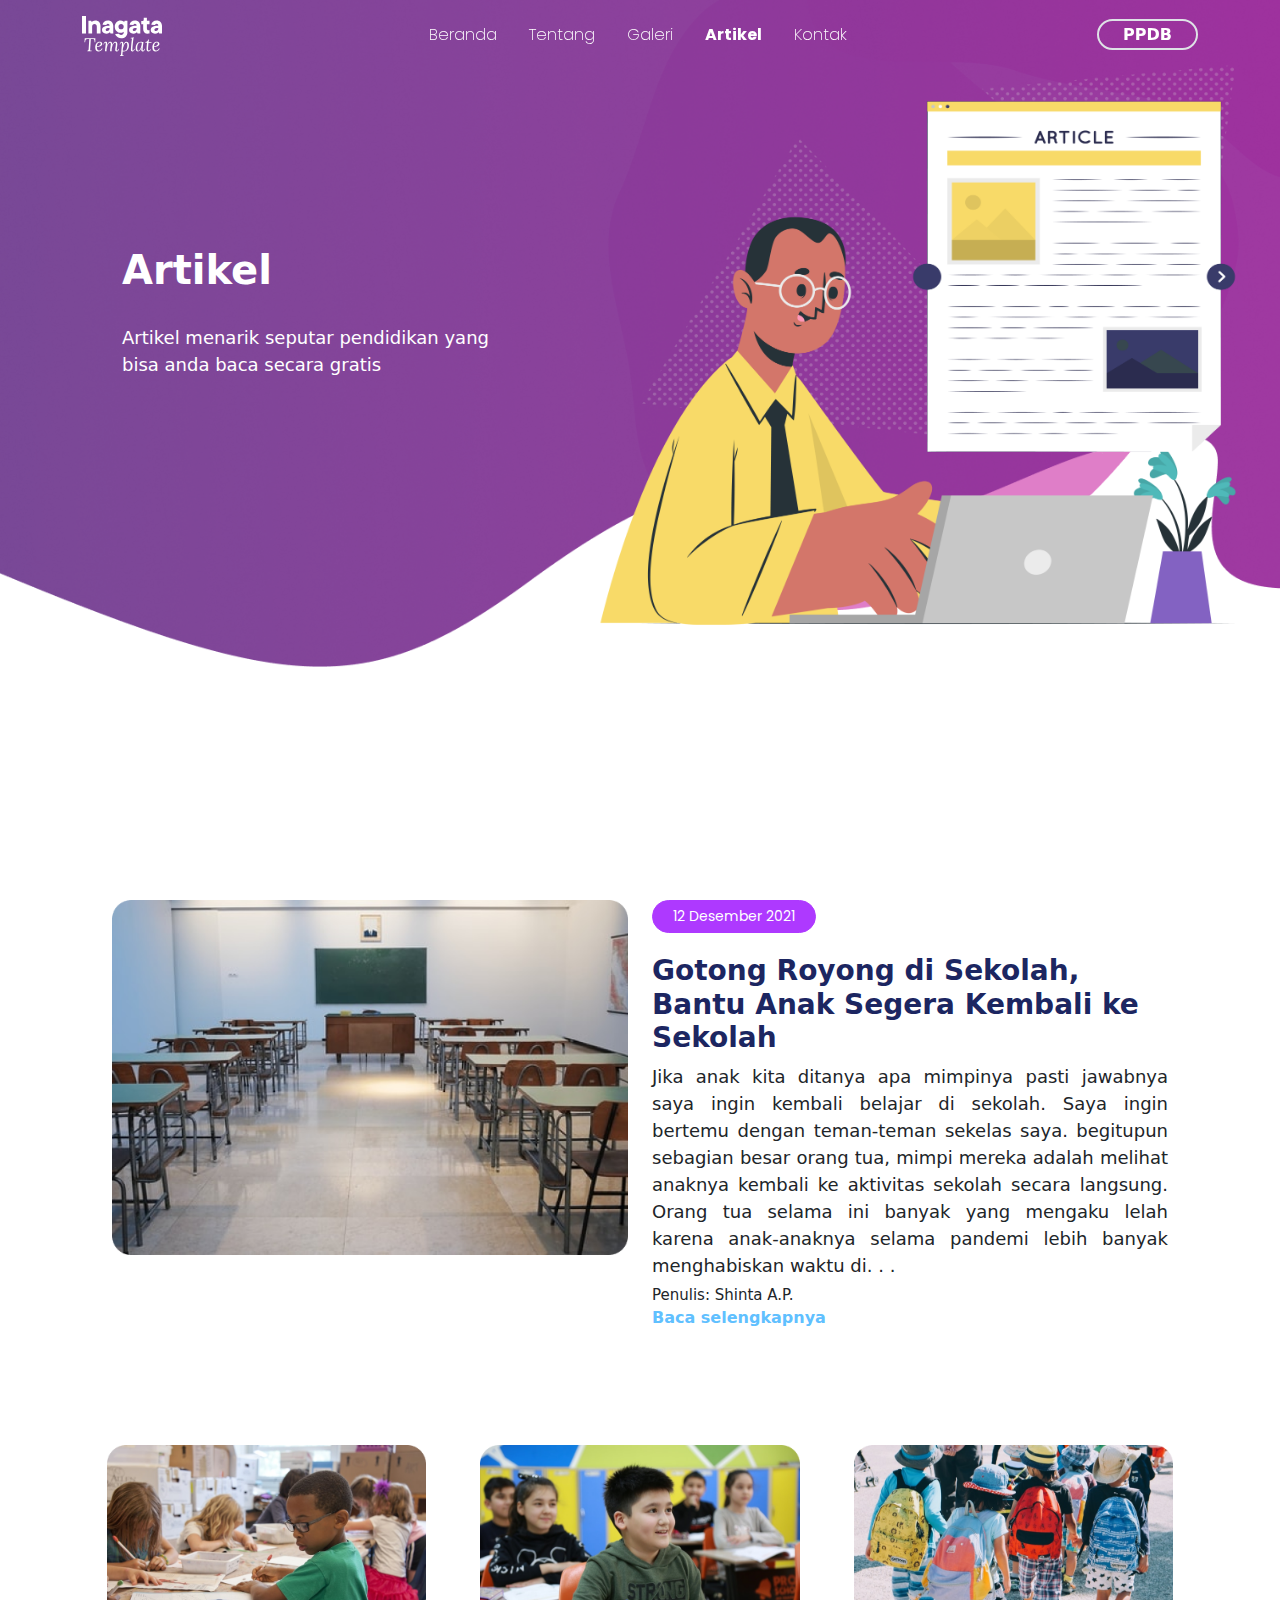
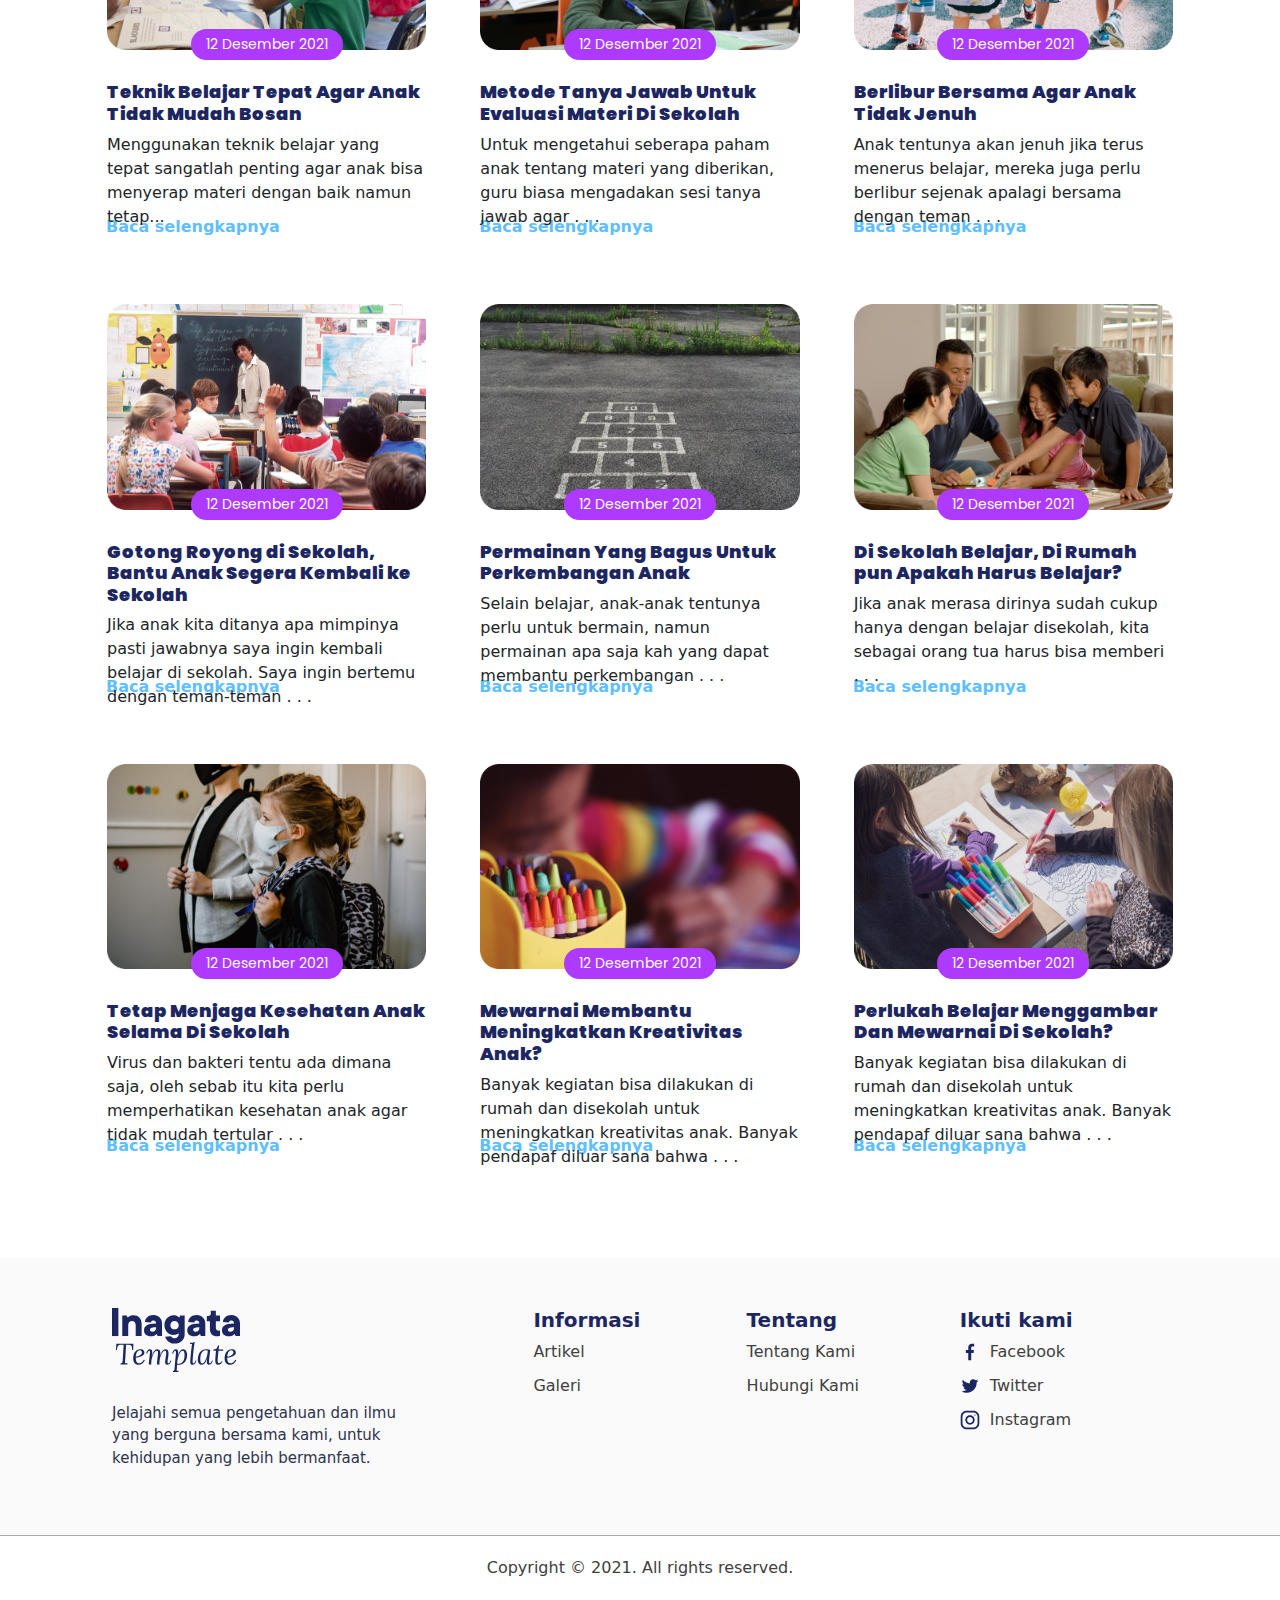
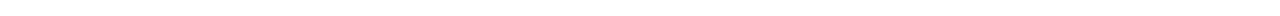
==== commit 0aba3222: "rev font navbar" ====
--- a/artikel.html
+++ b/artikel.html
@@ -19,42 +19,41 @@
 </head>
 <body>
     <header>
-        <!-- Navbar -->
-        <nav class="navbar navbar-expand-lg navbar-dark bg-transparent position-fixed w-100">
+    <!-- navbar -->
+    <nav class="navbar navbar-expand-lg navbar-dark bg-transparent position-fixed w-100">
         <div class="container">
-            <a class="navbar-brand" href="index.html">
-                <img src="assets/logo/inagata.svg" alt="Logo" width="80" height="40"
-                    class="d-inline-block align-text-top">
-            </a>
-            <button class="navbar-toggler" type="button" data-bs-toggle="collapse" data-bs-target="#navbarNav"
-                aria-controls="navbarNav" aria-expanded="false" aria-label="Toggle navigation">
-                <span class="navbar-toggler-icon"></span>
-            </button>
-            <div class="collapse navbar-collapse" id="navbarNav">
-                <ul class="navbar-nav mx-auto">
-                    <li class="nav-item mx-2">
-                        <a class="nav-link" href="index.html">Beranda</a>
-                    </li>
-                    <li class="nav-item mx-2">
-                        <a class="nav-link" href="tentang.html">Tentang</a>
-                    </li>
-                    <li class="nav-item mx-2">
-                        <a class="nav-link" href="galeri.html">Galeri</a>
-                    </li>
-                    <li class="nav-item mx-2">
-                        <a class="nav-link active" aria-current="page" href="artikel.html">Artikel</a>
-                    </li>
-                    <li class="nav-item mx-2">
-                        <a class="nav-link" href="kontak.html">Kontak</a>
-                    </li>
-                </ul>
-                <div>
-                    <button class="button-primary">PPDB</button>
-                </div>
-            </div>
+        <a class="navbar-brand" href="index.html">
+            <img src="assets/logo/inagata.svg" alt="Logo" width="80" height="40" class="d-inline-block align-text-top">
+        </a>
+        <button class="navbar-toggler shadow-none border-0" type="button" data-bs-toggle="collapse"
+            data-bs-target="#navbarNav" aria-controls="navbarNav" aria-expanded="false" aria-label="Toggle navigation">
+            <span class="navbar-toggler-icon"></span>
+        </button>
+        <div class="sidebar collapse navbar-collapse" id="navbarNav">
+            <ul class="navbar-nav mx-auto">
+            <li class="nav-item mx-2">
+                <a class="nav-link" href="index.html">Beranda</a>
+            </li>
+            <li class="nav-item mx-2">
+                <a class="nav-link" href="tentang.html">Tentang</a>
+            </li>
+            <li class="nav-item mx-2">
+                <a class="nav-link" href="galeri.html">Galeri</a>
+            </li>
+            <li class="nav-item mx-2">
+                <a class="nav-link active" aria-current="page" href="artikel.html">Artikel</a>
+            </li>
+            <li class="nav-item mx-2">
+                <a class="nav-link" href="kontak.html">Kontak</a>
+            </li>
+            </ul>
+            <div class="button py-2 ps-0">
+            <a href="#" class="text-white text-decoration-none px-4 py-1 rounded-5 border border-2 fw-bold">PPDB</a>
+            </div>
+        </div>
         </div>
     </nav>
-    <!-- Navbar End-->
+    <!-- end of navbar -->
     </header>
 
 <main>
--- a/assets/css/style.css
+++ b/assets/css/style.css
@@ -1,26 +1,29 @@
-@import url("https://fonts.googleapis.com/css?family=Poppins");
+@import url("https://fonts.googleapis.com/css2?family=Poppins:ital,wght@0,100;0,200;0,300;0,400;0,500;0,600;0,700;0,800;0,900;1,100;1,200;1,300;1,400;1,500;1,600;1,700;1,800;1,900&display=swap");
 
 /* NAVBAR */
 .navbar {
-    z-index: 3;
+    z-index: 4;
   }
   
   .nav-link {
+    font-family: "Poppins", sans-serif;
     font-size: 16px; 
-    font-weight: 300;
+    font-weight: 200 !important;
+    color: #ffff !important;
+    text-shadow: none !important;
+    position: relative;
+  }
+  
+  .nav-link .active {
+    font-family: "Poppins", "sans-serif";
     color: #ffff;
-    position: relative;
-  }
-  
-  .nav-link.active {
-    color: #ffff;
-    font-weight: bold;
+    font-weight: bold !important;
   }
   
   .nav-link:hover,
   .nav-link.active {
     color: #ffff;
-    font-weight: bold;
+    font-weight: bolder !important;
   }
   
   .nav-link:hover::before,
@@ -250,6 +253,10 @@
 
 /* content3 */
 
+.content14{
+  margin-top: 100px;
+}
+
 .content14 .row{
     margin-top: 50px;
     padding-top: 0px;
@@ -265,10 +272,8 @@
 }
 
 .content14 .card{
-  padding: 15px; /* Atur padding agar konten tidak keluar dari card */
-  margin-bottom: 20px;
-  margin-bottom: 30px; /* Jarak antar card */
-  box-sizing: border-box; 
+  max-height: fit-content;
+  padding: 15px;
     border-radius: 7%;
     border: none;
     background: #ffffff;
@@ -303,6 +308,7 @@
 .content14 .card-body p .text{
     font-family: Poppins;
     margin-top: 5px;
+    margin-bottom: 0px;
     font-size: 16px;
     color: #1C2661;
     text-align: justify;
@@ -358,6 +364,7 @@
 
 .content4 img {
     margin-top: 150px;
+    align-items: center;
     width: 85%; /* Lebar gambar 75% dari lebar container */
     height: auto; /* Menjaga rasio aspek gambar */
     max-width: 100%; /* Memastikan gambar tidak melebihi lebar container */
@@ -394,6 +401,4 @@
     color: #3A3B41;
     font-size: 20px;
     text-align: justify;
-}
-
-
+}--- a/assets/css/responsivebell.css
+++ b/assets/css/responsivebell.css
@@ -330,6 +330,26 @@
     }
     
     /* responsive card artikel */
+    @media (max-width: 1400px){
+        .content14 .readmore{
+            padding-left: 4%;
+            margin-top: 0px;
+            text-decoration: none;
+            color: rgb(96, 192, 255);
+            font-weight: bold;
+            display: block;
+        }
+    
+        .content14 .readmore1{
+            padding-left: 4%;
+            margin-top: 0px;
+            text-decoration: none;
+            color: rgb(96, 192, 255);
+            font-weight: bold;
+            display: block;
+        }
+    }
+    
     @media (max-width: 1115px){
         .tanggal-card {
             display: block;
@@ -416,6 +436,24 @@
         }
     }
     
+    @media (max-width: 950px) {
+        .tanggal-card {
+            display: block;
+            background-color: #AE39FF;
+            color: #ffffff;
+            font-family: Poppins, sans-serif;
+            font-size: 10px;
+            padding: 5px 15px;
+            border-radius: 50px;
+            text-align: center; /* Memusatkan teks tanggal */
+            position: absolute;
+            bottom: 0; /* Menempel pada bagian bawah card */
+            left: 50%;
+            transform: translateX(-50%) translateY(-300%);
+            width: auto;
+        }
+    }
+    
     @media (max-width: 930px) {
         .tanggal-card {
             display: block;
@@ -506,7 +544,7 @@
         }
     
         .content14 .row{
-            margin-top: 50px;
+            margin-top: 0px;
             padding-top: 0px;
             padding-right: 0px;
             display: flex;
@@ -517,10 +555,28 @@
         .content14 .card{
             position: relative;
             padding-inline: 0px;
-            margin-bottom: 50px;
+            margin-bottom: 0px;
             border-radius: 7%;
             border: none;
             background: #ffffff;
+        }
+    
+        .content14 .readmore{
+            padding-left: 0%;
+            margin-top: 0px;
+            text-decoration: none;
+            color: rgb(96, 192, 255);
+            font-weight: bold;
+            display: block;
+        }
+    
+        .content14 .readmore1{
+            padding-left: 0%;
+            margin-top: 0px;
+            text-decoration: none;
+            color: rgb(96, 192, 255);
+            font-weight: bold;
+            display: block;
         }
     }
     
@@ -537,13 +593,13 @@
             background-color: #AE39FF;
             color: #ffffff;
             font-family: Poppins, sans-serif;
-            font-size: 8px;
-            padding: 5px 15px;
-            border-radius: 50px;
-            text-align: center; /* Memusatkan teks tanggal */
-            bottom: 0; /* Menempel pada bagian bawah card */
-            left: 50%;
-            transform: translateX(-50%) translateY(-570%);
+            font-size: 12px;
+            padding: 5px 15px;
+            border-radius: 50px;
+            text-align: center; /* Memusatkan teks tanggal */
+            bottom: 0; /* Menempel pada bagian bawah card */
+            left: 50%;
+            transform: translateX(-50%) translateY(-450%);
             width: auto;
         }
     
@@ -574,11 +630,89 @@
             font-weight: 950;
         }
     
+        .content14 .readmore{
+            padding-left: 0%;
+            margin-top: 0px;
+            text-decoration: none;
+            color: rgb(96, 192, 255);
+            font-weight: bold;
+            display: block;
+        }
+    
         .content14 .readmore1{
+            padding-left: 0%;
             margin-top: 30px;
             text-decoration: none;
             color: rgb(96, 192, 255);
             font-weight: bold;
+            display: block;
+        }
+    }
+    
+    @media (max-width: 400px){
+        .content14 .gambar3{
+            padding-left: 30px;
+            padding-right: 30px;    
+        }
+    
+        .tanggal-card {
+            display: block;
+            background-color: #AE39FF;
+            color: #ffffff;
+            font-family: Poppins, sans-serif;
+            font-size: 12px;
+            padding: 5px 15px;
+            border-radius: 50px;
+            text-align: center; /* Memusatkan teks tanggal */
+            bottom: 0; /* Menempel pada bagian bawah card */
+            left: 50%;
+            transform: translateX(-50%) translateY(-450%);
+            width: auto;
+        }
+    
+        .content14 .row{
+            margin-top: 0px;
+            padding-top: 0px;
+            padding-right: 0px;
+            display: flex;
+            flex-wrap: wrap;
+            line-gap-override: 0px;
+        }
+    
+        .content14 .card{
+            position: relative;
+            padding-inline: 0px;
+            margin-top: 30px;
+            margin-bottom: 10px;
+            border-radius: 7%;
+            border: none;
+            background: #ffffff;
+        }
+    
+        .content14 .card-body h4{
+            margin-top: 5px;
+            font-family: Poppins;
+            font-size: 18px;
+            color: #1C2661;
+            font-weight: 950;
+        }
+    
+        .content14 .readmore{
+            padding-left: 0%;
+            margin-top: 0px;
+            text-decoration: none;
+            color: rgb(96, 192, 255);
+            font-weight: bold;
+            display: block;
+        }
+    
+        .content14 .readmore1{
+            padding-left: 0%;
+            margin-top: 30px;
+            text-decoration: none;
+            color: rgb(96, 192, 255);
+            font-weight: bold;
+            display: block;
         }
     }
     
@@ -589,7 +723,7 @@
             background-color: #AE39FF;
             color: #ffffff;
             font-family: Poppins, sans-serif;
-            font-size: 8px;
+            font-size: 12px;
             padding: 7px 20px;
             border-radius: 50px;
             text-decoration: none;
@@ -601,7 +735,7 @@
         }
     }
     
-    @media (max-width: 576px) {
+    @media (max-width: 600px) {
         .content5 .tanggal {
             position: relative;
             background-color: #AE39FF;
@@ -615,8 +749,75 @@
     
         .content5 .row{
             padding-top: 30px;
-            padding-inline: 10px;
+            padding-inline: 20px;
             padding-right: 5px;
             padding-left: 5px;
         }
+    }
+    
+    @media (max-width: 550px) {
+        .content5 .tanggal {
+            position: relative;
+            background-color: #AE39FF;
+            color: #ffffff;
+            font-family: Poppins, sans-serif;
+            font-size: 12px;
+            padding: 3px 10px;
+            border-radius: 50px;
+            text-decoration: none;
+        }
+    
+        .content5 .row{
+            padding-top: 30px;
+            padding-inline: 20px;
+            padding-right: 5px;
+            padding-left: 5px;
+        }
+    }
+    
+    @media (max-width: 500px) {
+    
+        .content5 .tanggal {
+            position: relative;
+            background-color: #AE39FF;
+            color: #ffffff;
+            font-family: Poppins, sans-serif;
+            font-size: 10px;
+            padding: 3px 10px;
+            border-radius: 50px;
+            text-decoration: none;
+        }
+    
+        .content5 .row{
+            padding-top: 30px;
+            padding-inline: 15px;
+            padding-right: 5px;
+            padding-left: 5px;
+        }
+    
+        .content5 .row{
+            padding-top: 30px;
+            padding-inline: 30px;
+        }
+    }
+    
+    @media (max-width: 400px) {
+    
+        .content5 .tanggal {
+            position: relative;
+            background-color: #AE39FF;
+            color: #ffffff;
+            font-family: Poppins, sans-serif;
+            font-size: 8px;
+            padding: 3px 10px;
+            border-radius: 50px;
+            text-decoration: none;
+        }
+    
+        .content5 .row{
+            padding-top: 10px;
+            padding-inline: 30px;
+            padding-right: 5px;
+            padding-left: 5px;
+        }
     }